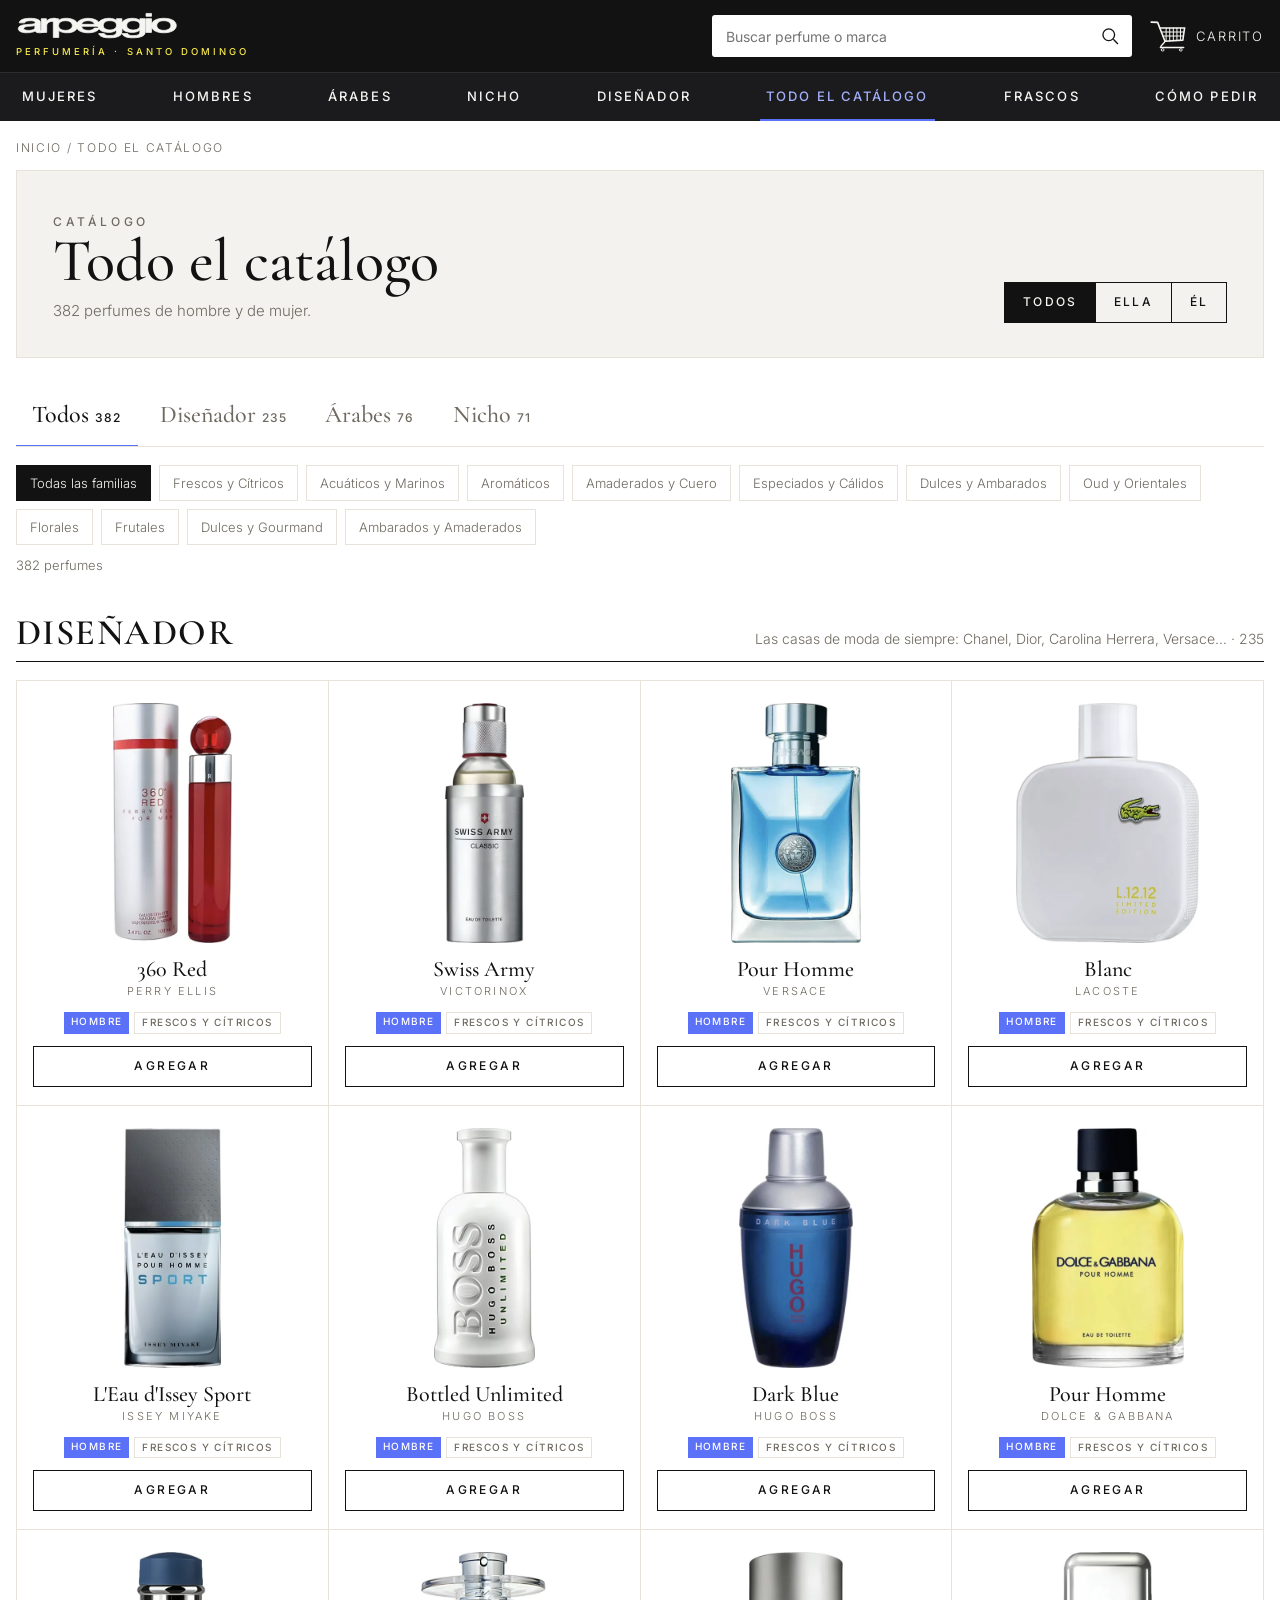
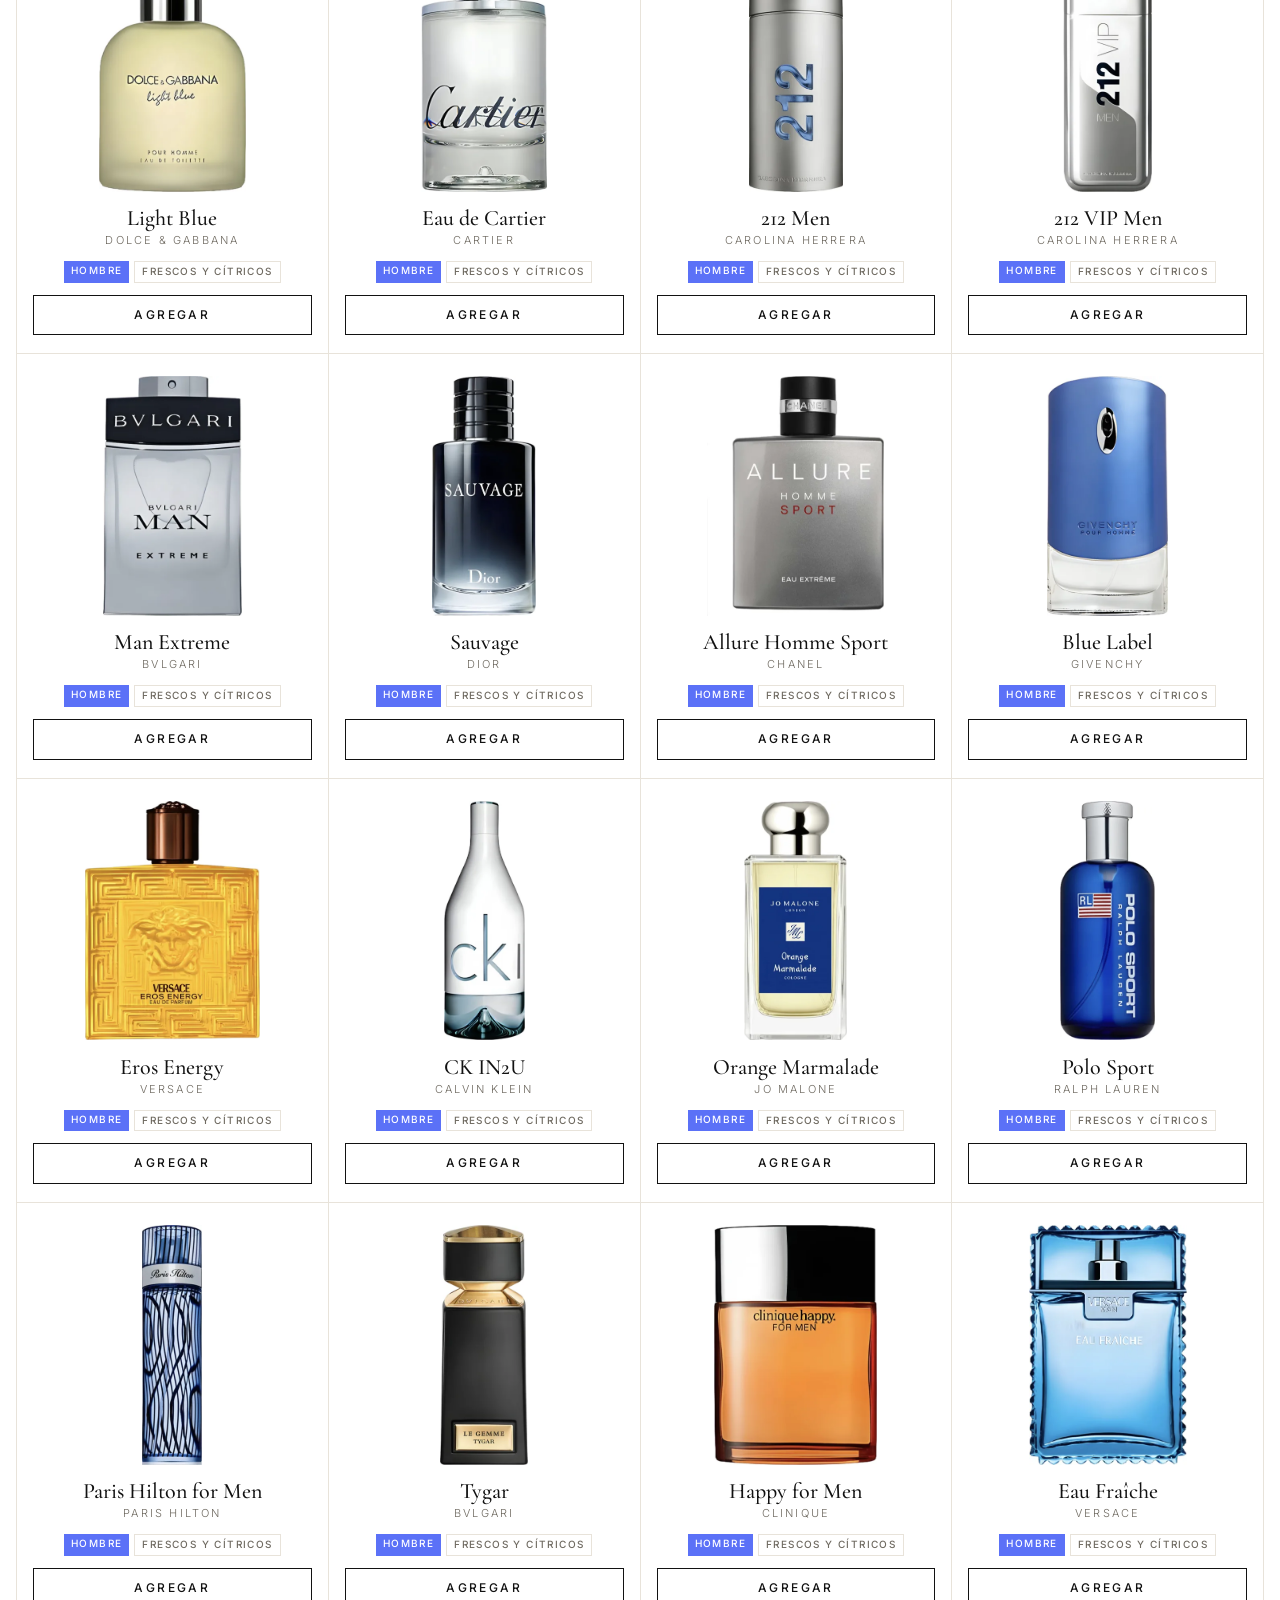
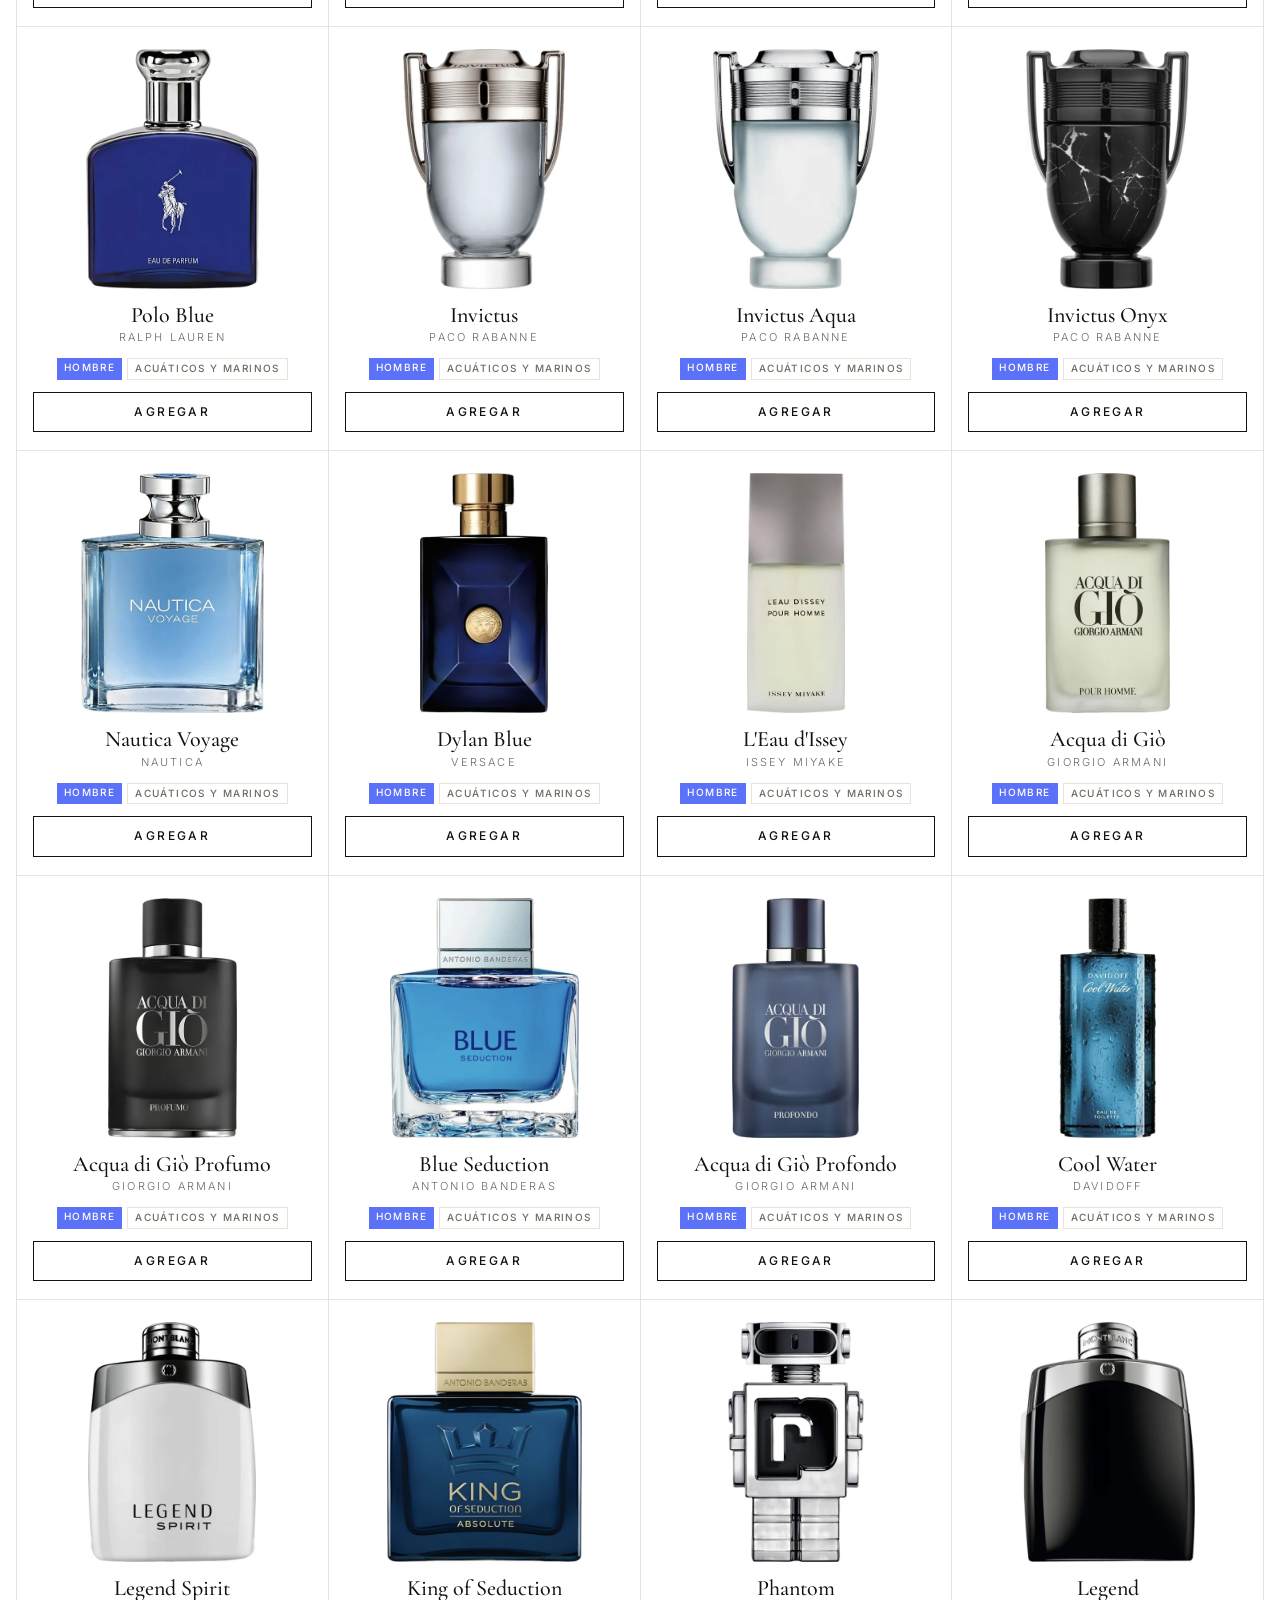
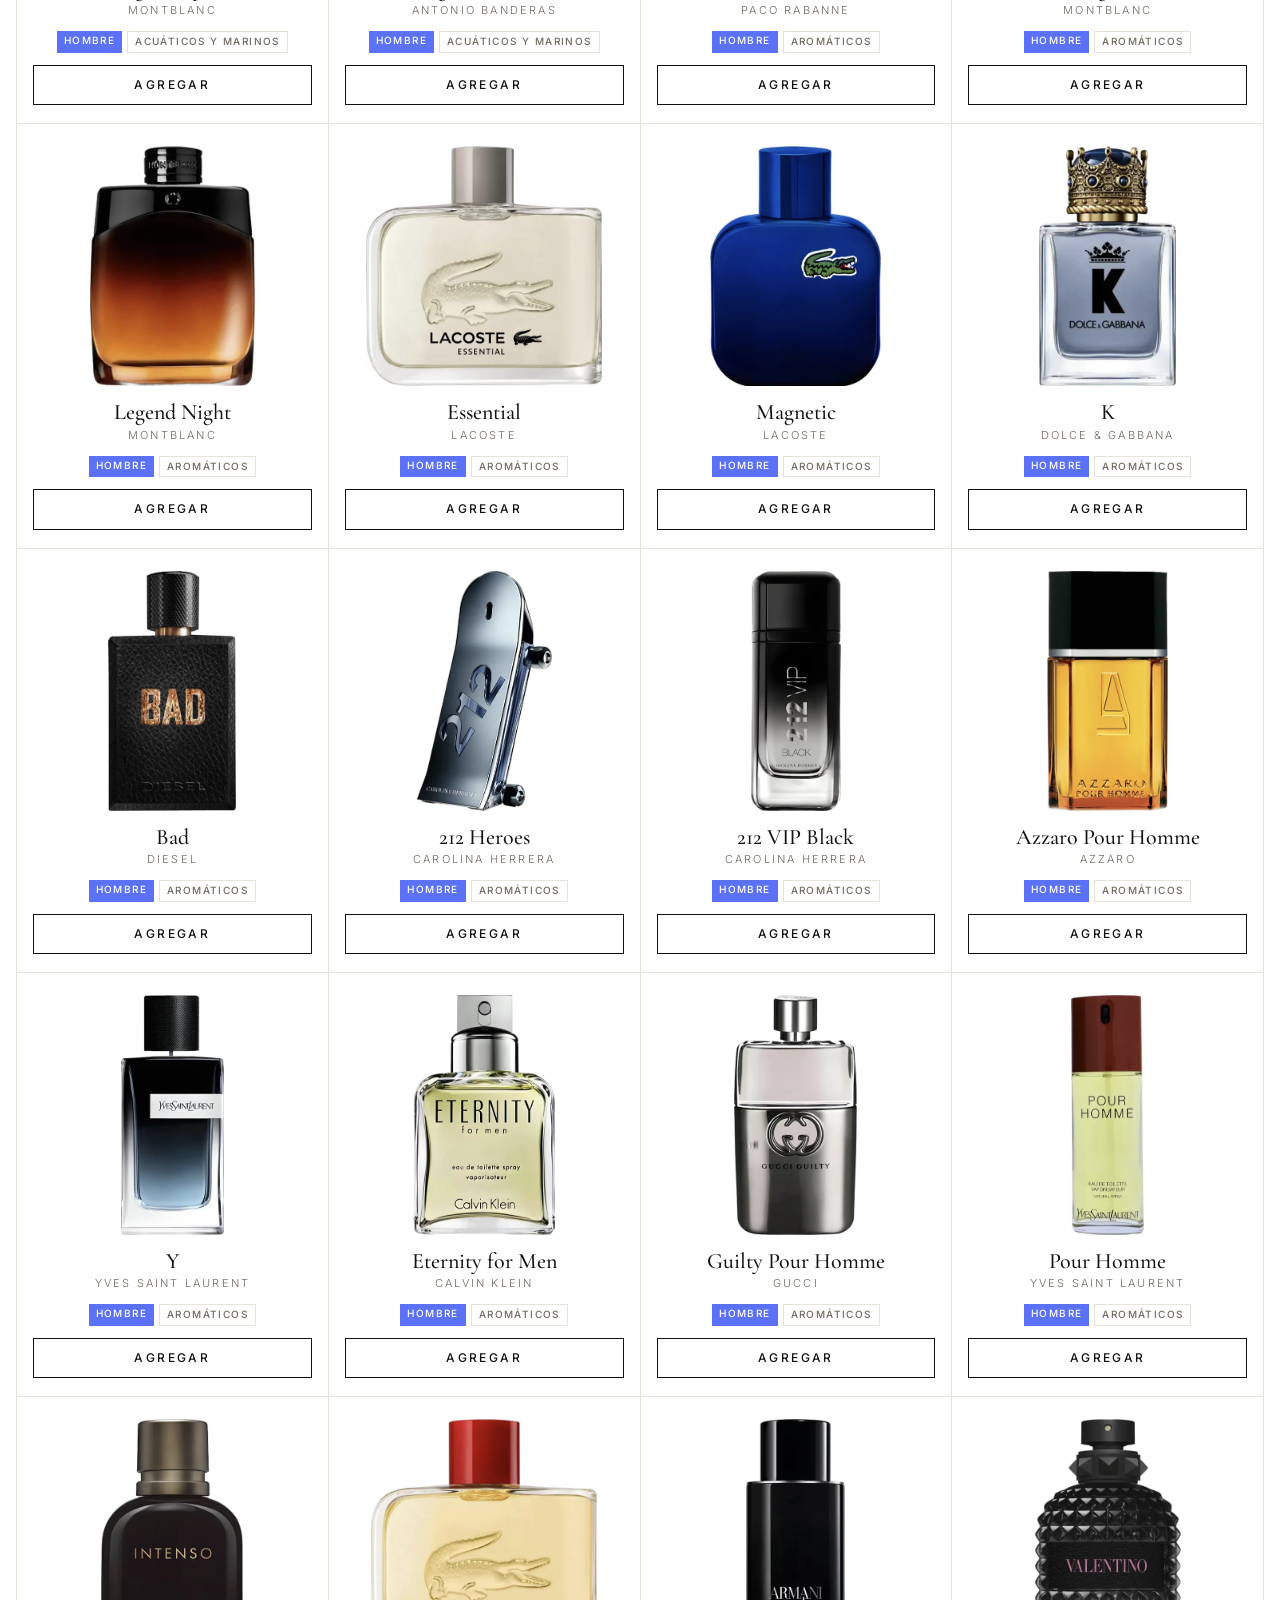
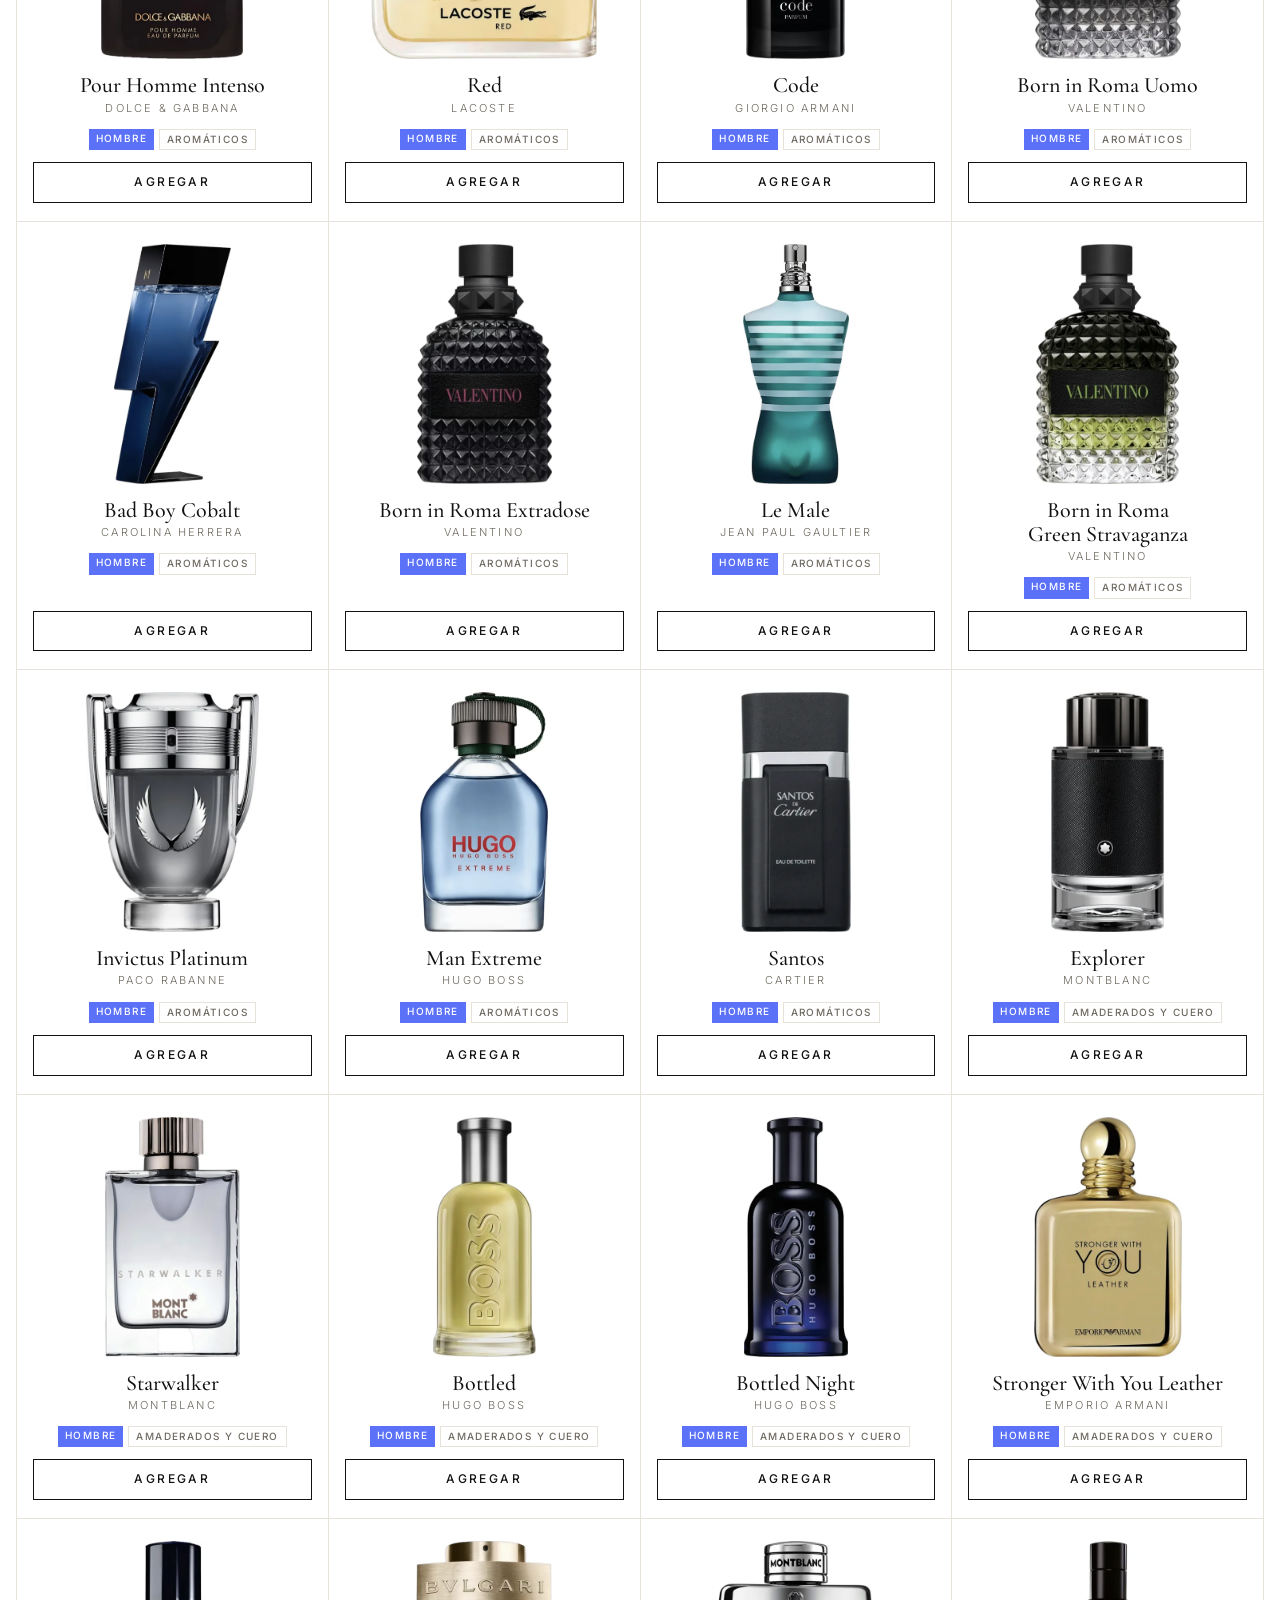
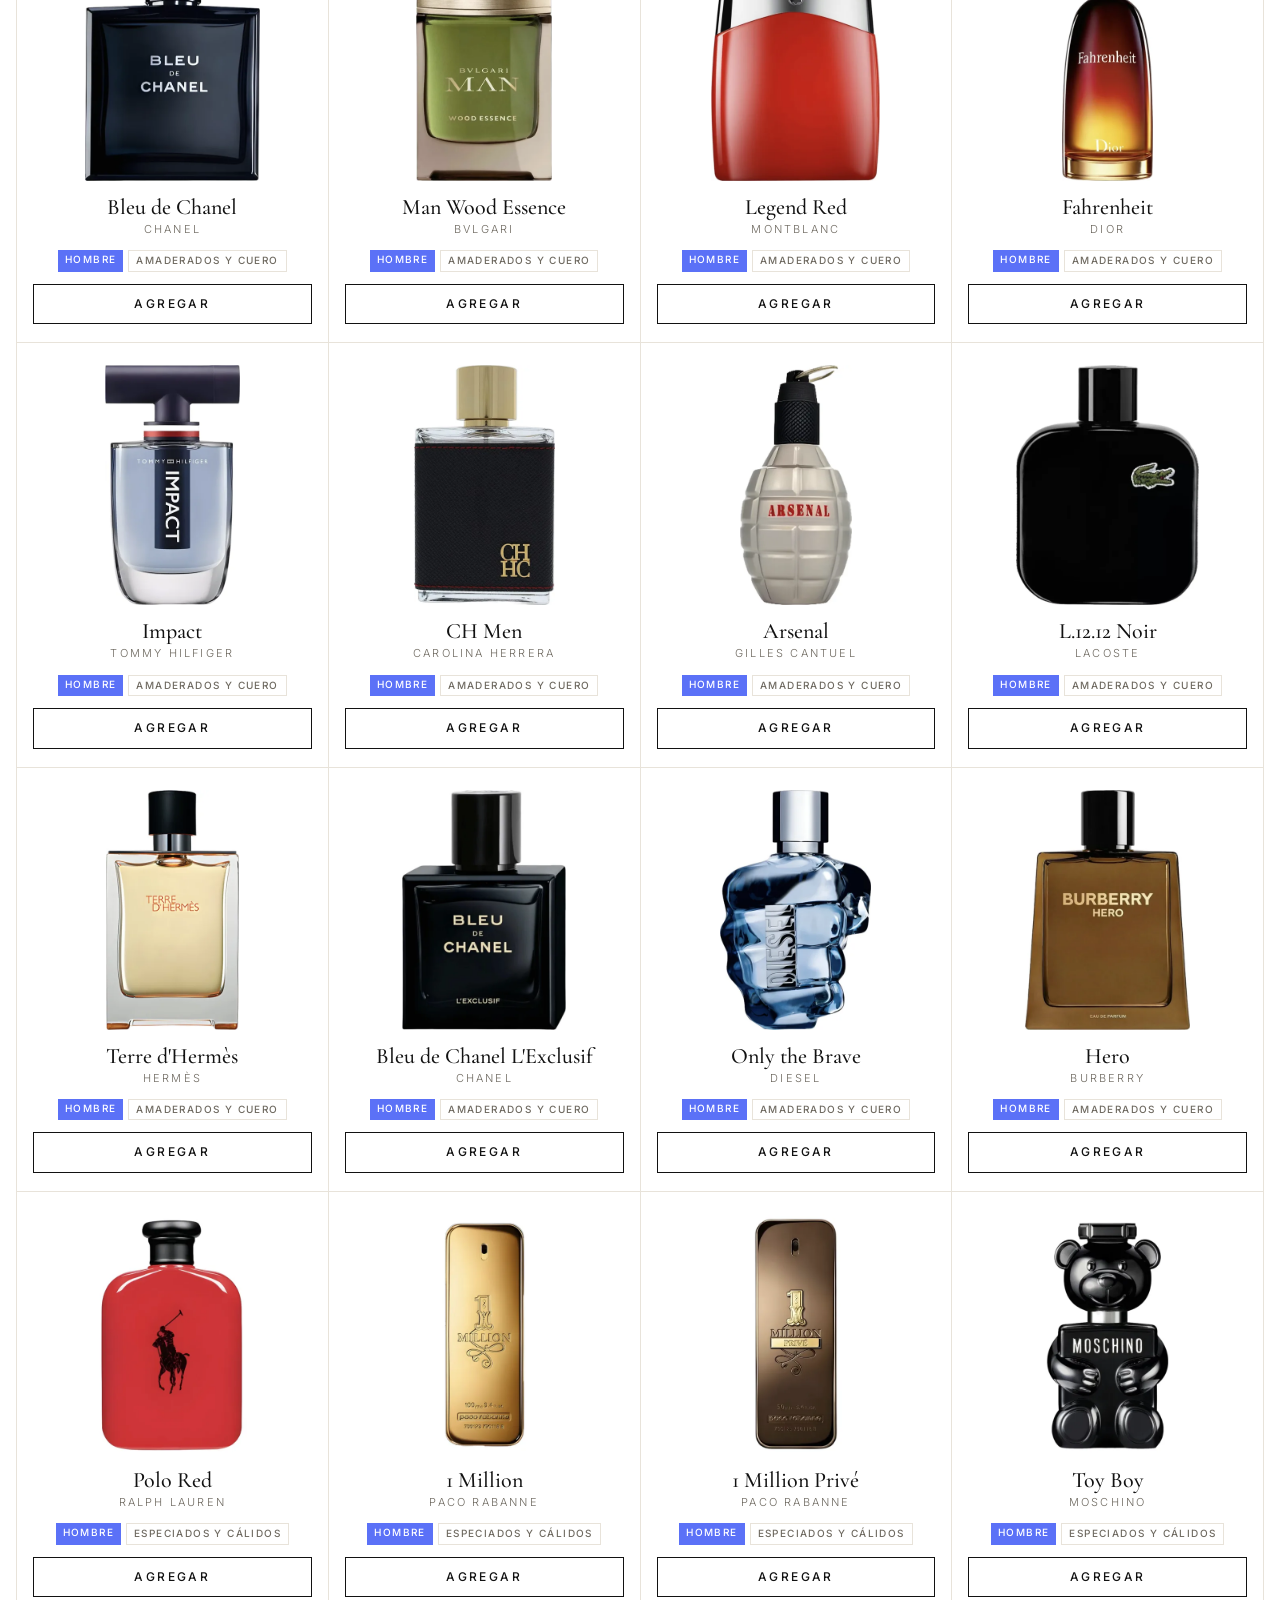
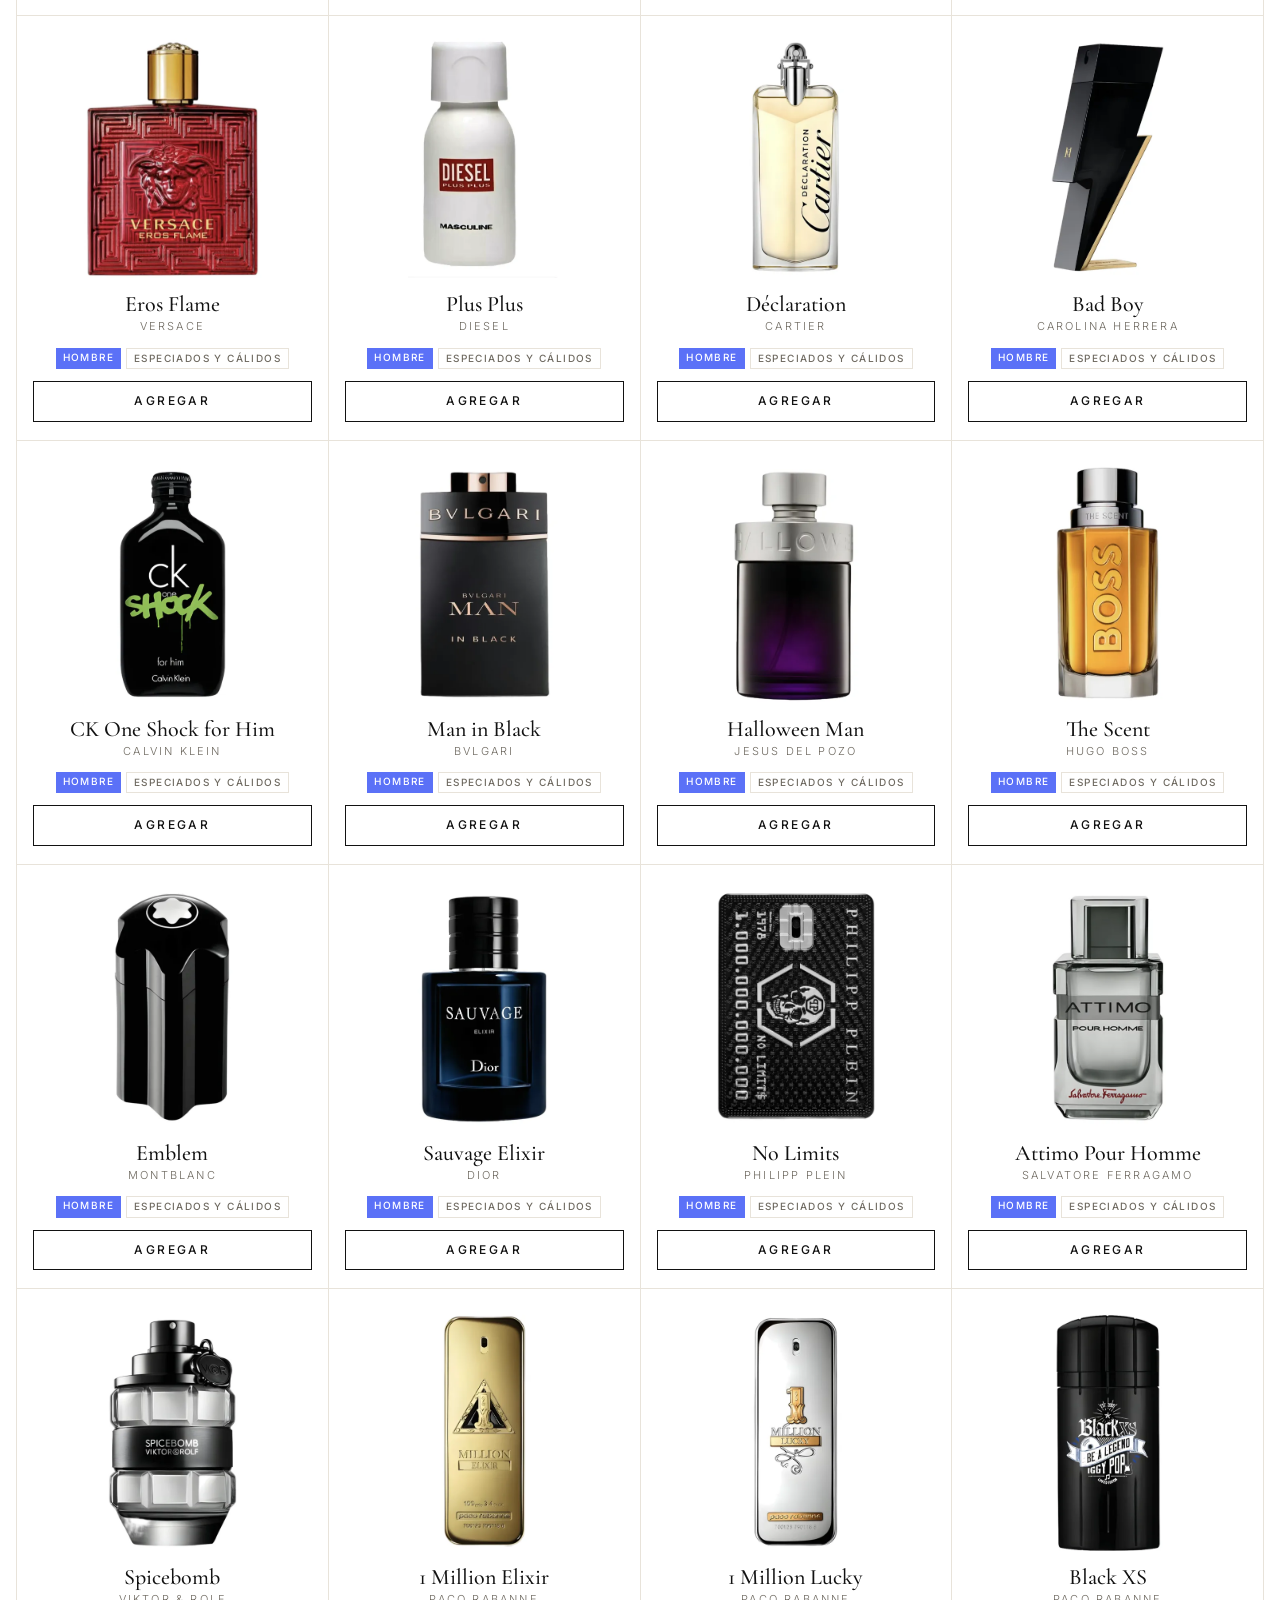
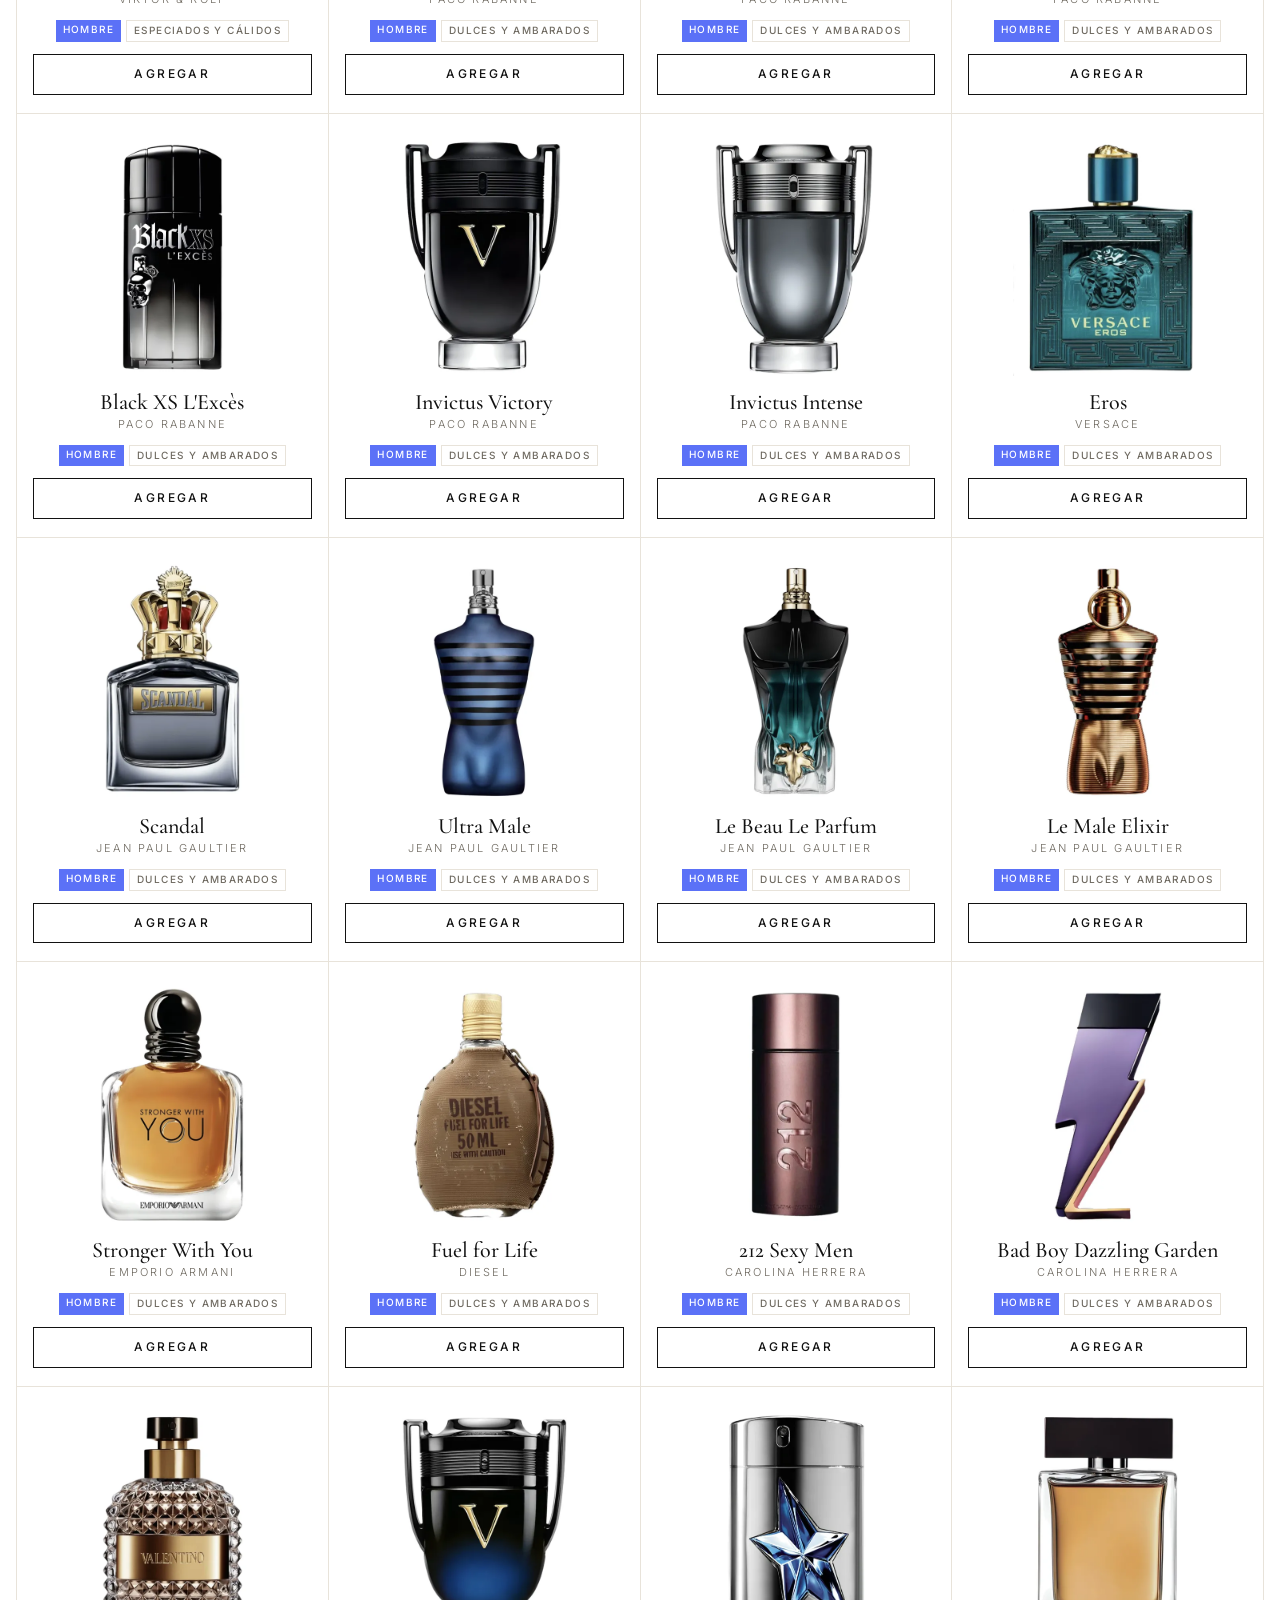
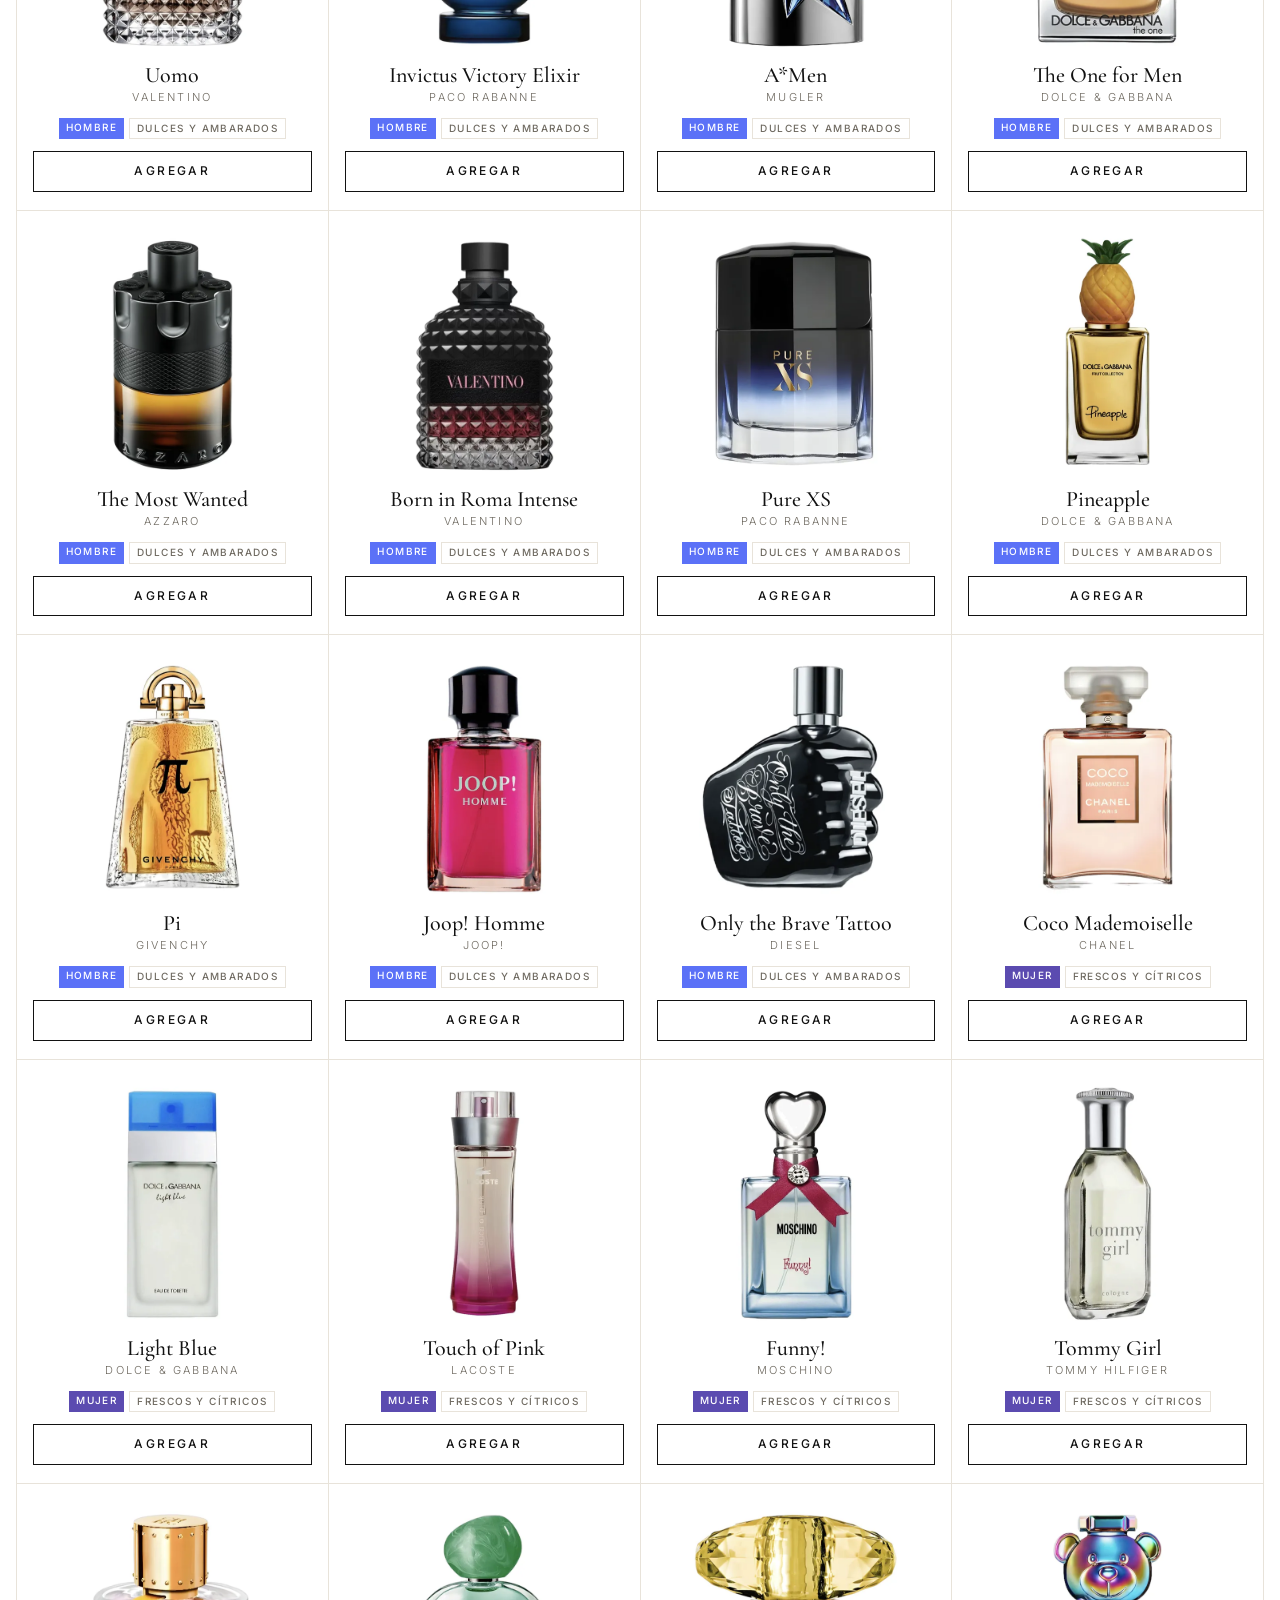
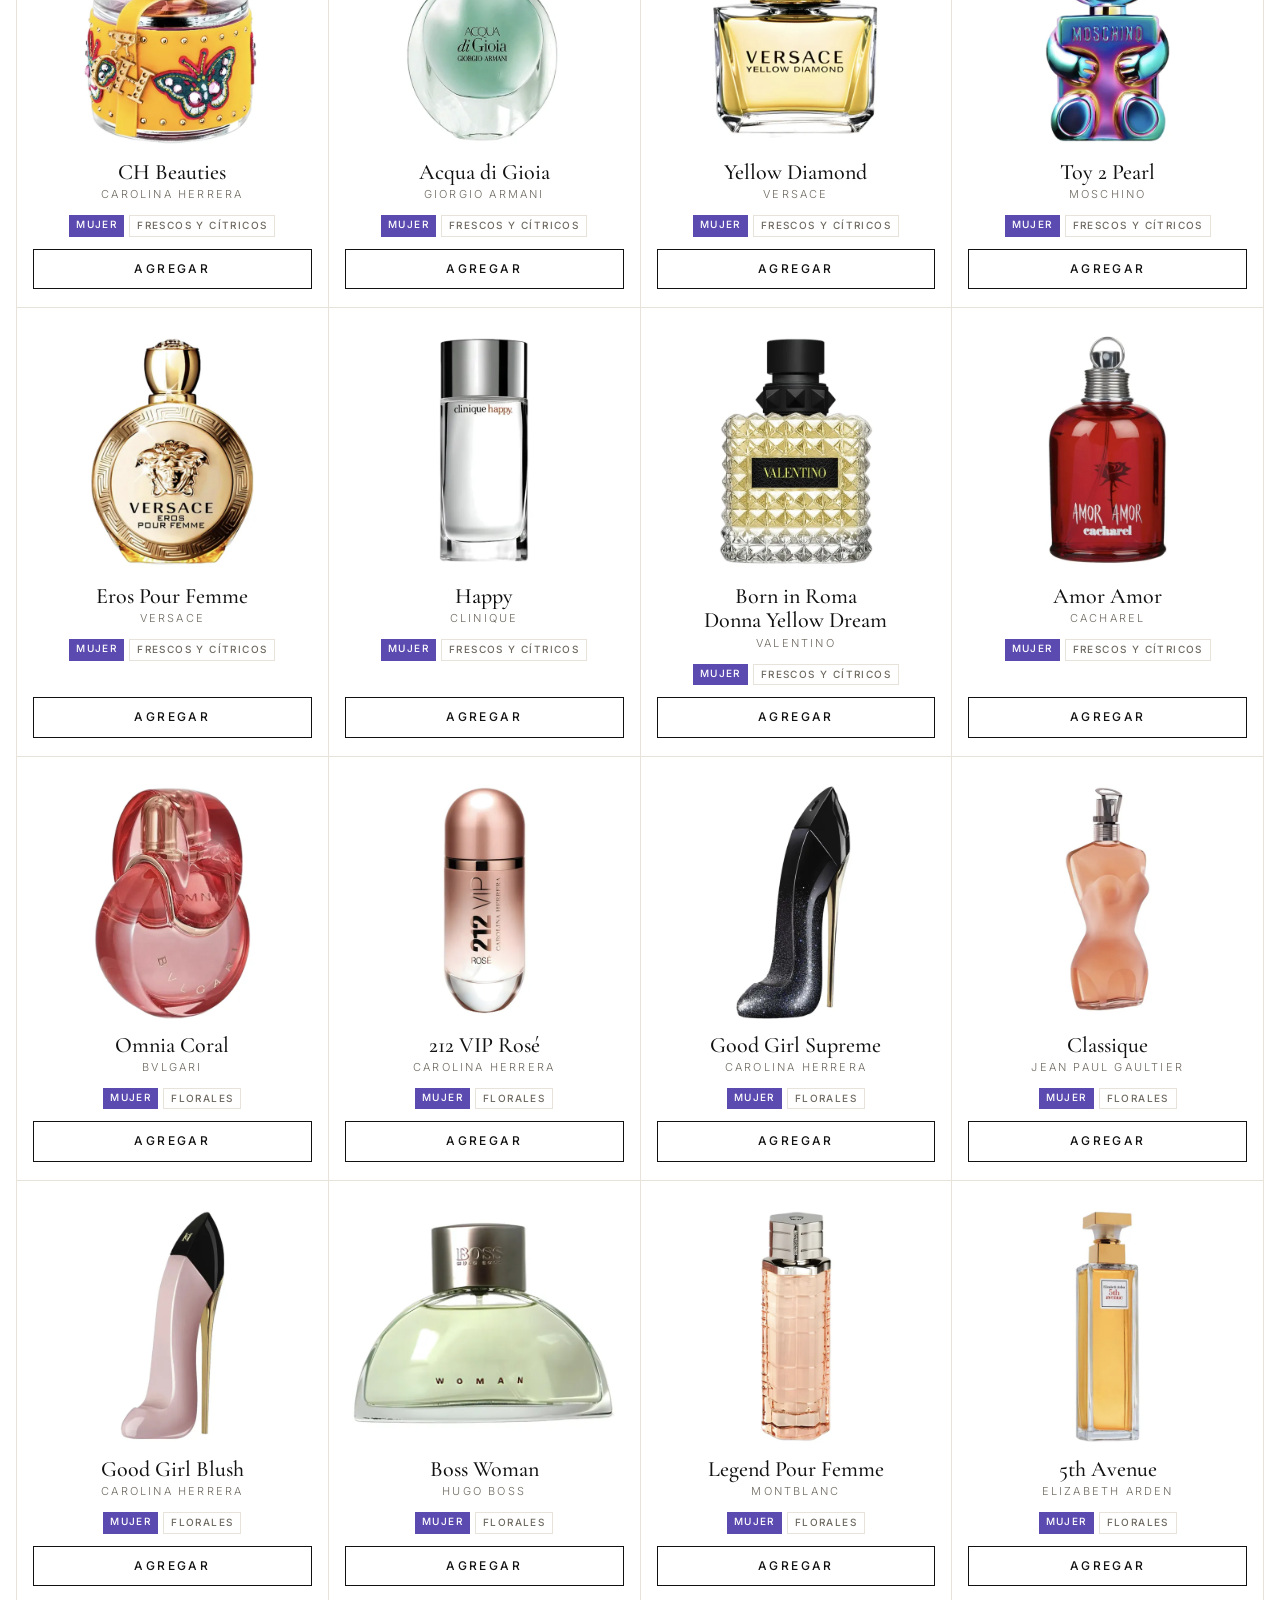
==== catalogo.html @ b7542c26 "Carrito: elegir varias unidades del mismo perfume (− n +), contador total y ×n en el mensaje de What" ====
<!doctype html>
<html lang="es">
<head>
<meta charset="utf-8">
<meta name="viewport" content="width=device-width,initial-scale=1">
<meta name="theme-color" content="#121212">
<meta name="description" content="Arpeggio, perfumería en Santo Domingo: perfumes inspirados con su ficha completa. Agrega tus favoritos al carrito y pide por WhatsApp.">
<link rel="manifest" href="manifest.webmanifest">
<link rel="icon" href="iconos/favicon-32.png" sizes="32x32">
<link rel="apple-touch-icon" href="iconos/apple-touch-icon.png">
<meta name="apple-mobile-web-app-capable" content="yes">
<meta name="mobile-web-app-capable" content="yes">
<meta name="apple-mobile-web-app-title" content="Arpeggio">
<meta name="apple-mobile-web-app-status-bar-style" content="black">
<title>Catálogo · Arpeggio</title>
<link rel="preconnect" href="https://fonts.googleapis.com">
<link rel="stylesheet" href="https://fonts.googleapis.com/css2?family=Cormorant+Garamond:ital,wght@0,400;0,500;0,600;1,300;1,400&family=Inter:wght@300;400;500;600;900&display=swap">
<link rel="stylesheet" href="estilo.css?v=38">
<style>
.crumbs{font-size:12px;letter-spacing:.14em;text-transform:uppercase;color:var(--muted);margin:18px 0 12px}
.crumbs a{text-decoration:none}.crumbs a:hover{color:var(--ink)}
.head{background:var(--tint);border:1px solid var(--line);padding:34px 36px;display:flex;justify-content:space-between;align-items:flex-end;gap:24px;flex-wrap:wrap}
.head h1{font-family:var(--display);font-weight:500;font-size:60px;line-height:1;margin:0}
.head p{margin:8px 0 0;color:var(--muted);max-width:52ch}
.gen{display:flex;border:1px solid var(--ink)}
.gen button{all:unset;cursor:pointer;padding:10px 18px;font-size:12px;letter-spacing:.18em;text-transform:uppercase;font-weight:500}
.gen button+button{border-left:1px solid var(--ink)}
.gen button.on{background:var(--ink);color:var(--on-ink)}

.tabs{display:flex;gap:6px;border-bottom:1px solid var(--line);margin-top:26px;overflow-x:auto;scrollbar-width:none}
.tabs::-webkit-scrollbar{display:none}
.tabs button{all:unset;cursor:pointer;flex:none;padding:12px 16px;font-family:var(--display);font-size:24px;font-weight:500;color:var(--muted);border-bottom:2px solid transparent;margin-bottom:-1px}
.tabs button small{font-family:var(--body);font-size:12px;letter-spacing:.1em;margin-left:6px}
.tabs button.on{color:var(--ink);border-bottom-color:var(--accent)}

.chips{display:flex;flex-wrap:wrap;gap:8px;margin:18px 0 6px}
.chip{all:unset;cursor:pointer;border:1px solid var(--line);padding:7px 13px;font-size:13px;color:var(--muted)}
.chip:hover{border-color:var(--ink);color:var(--ink)}
.chip.on{background:var(--ink);border-color:var(--ink);color:var(--on-ink)}
.count{font-size:13px;color:var(--muted);margin:10px 0 0}

.group{margin-top:40px}
.group-h{display:flex;align-items:baseline;justify-content:space-between;gap:16px;border-bottom:1px solid var(--ink);padding-bottom:10px;flex-wrap:wrap}
.group-h h2{font-family:var(--display);font-weight:600;font-size:36px;letter-spacing:.04em;text-transform:uppercase;margin:0;line-height:1}
.group-h p{margin:0;color:var(--muted);font-size:14px}
.grid{display:grid;grid-template-columns:repeat(4,minmax(0,1fr));gap:1px;background:var(--line);border:1px solid var(--line);margin-top:18px}
.grid .card{padding:22px 16px 18px}
.empty{padding:50px 20px;text-align:center;color:var(--muted)}

@media (max-width:1000px){.grid{grid-template-columns:repeat(3,minmax(0,1fr))}}
@media (max-width:700px){
  .head{padding:24px 18px}
  .head h1{font-size:42px}
  .grid{grid-template-columns:repeat(2,minmax(0,1fr))}
  .grid .card{padding:16px 10px 14px}
  .grid .montar{font-size:11px;letter-spacing:.14em;padding:9px 4px}
  .tabs button{font-size:20px;padding:10px 12px}
  .group-h h2{font-size:28px}
}
</style>
</head>
<body>
<main class="wrap">
  <div class="crumbs"><a href="index.html">Inicio</a> / <span id="crumb">Catálogo</span></div>
  <section class="head">
    <div>
      <p class="kick" id="kick">Catálogo</p>
      <h1 id="titulo">Todo el catálogo</h1>
      <p id="bajada"></p>
    </div>
    <div class="gen" id="gen" role="group" aria-label="Filtrar por género">
      <button data-g="T">Todos</button><button data-g="M">Ella</button><button data-g="H">Él</button>
    </div>
  </section>
  <div class="tabs" id="tabs" role="tablist"></div>
  <div class="chips" id="chips"></div>
  <p class="count" id="count"></p>
  <div id="lista"></div>
</main>

<script src="datos.js?v=34"></script>
<script src="comun.js?v=40"></script>
<script>
const qs=new URLSearchParams(location.search);
const st={g:['M','H'].includes(qs.get('g'))?qs.get('g'):'T',s:SECCIONES.some(x=>x.id==qs.get('s'))?qs.get('s'):'',f:qs.get('f')||''};
montarPiezas(st.g!='T'?st.g:st.s||'todo');

function pintar(){
  const q={};if(st.g!='T')q.g=st.g;if(st.s)q.s=st.s;if(st.f)q.f=st.f;
  history.replaceState(null,'',cat(q));
  const genero=PERFUMES.filter(p=>st.g=='T'||p[3]==st.g);
  const sec=st.s?SECCIONES.find(x=>x.id==st.s):null;
  const gNom={M:'Para Ella',H:'Para Él'}[st.g];

  $('#titulo').textContent=gNom||(sec?sec.nombre:'Todo el catálogo');
  $('#kick').textContent=gNom&&sec?'Catálogo · '+sec.nombre:'Catálogo';
  $('#bajada').textContent=sec&&!gNom?sec.desc:gNom?`${genero.length} perfumes, ordenados por diseñador, árabes y nicho.`:`${PERFUMES.length} perfumes de hombre y de mujer.`;
  $('#crumb').textContent=$('#titulo').textContent;
  document.title=$('#titulo').textContent+' · Arpeggio';
  $$('#gen button').forEach(b=>b.classList.toggle('on',b.dataset.g==st.g));

  const tabs=[{id:'',nombre:'Todos',n:genero.length},...SECCIONES.map(x=>({id:x.id,nombre:x.nombre,n:genero.filter(p=>p[6]==x.id).length}))];
  $('#tabs').innerHTML=tabs.map(t=>`<button role="tab" data-s="${t.id}" class="${t.id==st.s?'on':''}" aria-selected="${t.id==st.s}">${t.nombre}<small>${t.n}</small></button>`).join('');

  const enSec=genero.filter(p=>!st.s||p[6]==st.s);
  const fams=[...new Set(enSec.map(p=>p[4]))];
  if(st.f&&!fams.includes(st.f))st.f='';
  $('#chips').innerHTML=[`<button class="chip ${!st.f?'on':''}" data-f="">Todas las familias</button>`,...fams.map(f=>`<button class="chip ${f==st.f?'on':''}" data-f="${esc(f)}">${esc(f)}</button>`)].join('');

  const lista=enSec.filter(p=>!st.f||p[4]==st.f);
  $('#count').textContent=`${lista.length} perfume${lista.length==1?'':'s'}`;
  const grupos=(st.s?[sec]:SECCIONES).map(x=>({x,items:lista.filter(p=>p[6]==x.id)})).filter(g=>g.items.length);
  $('#lista').innerHTML=grupos.length?grupos.map(({x,items})=>`<section class="group" id="sec-${x.id}">
      <div class="group-h"><h2>${x.nombre}</h2><p>${x.desc} · ${items.length}</p></div>
      <div class="grid">${items.map(p=>card(p[0])).join('')}</div></section>`).join('')
    :`<div class="empty">No hay perfumes con ese filtro.</div>`;
  pintarConcho();
}
$('#gen').onclick=e=>{const b=e.target.closest('button');if(!b)return;st.g=b.dataset.g;pintar()};
$('#tabs').onclick=e=>{const b=e.target.closest('button');if(!b)return;st.s=b.dataset.s;st.f='';pintar()};
$('#chips').onclick=e=>{const b=e.target.closest('button');if(!b)return;st.f=b.dataset.f;pintar()};
pintar();
</script>
</body>
</html>
---- estilo.css ----
/* Arpeggio — estilos compartidos (inicio, catálogo y ficha) */
:root{
  --bg:#ffffff; --muted:#6f6a61; --line:#e8e3da; --wa:#1fa855;
  --display:"Cormorant Garamond","Times New Roman",serif;
  --body:"Inter","Helvetica Neue",Arial,sans-serif;
  --marca:"Inter","Helvetica Neue",Arial,sans-serif;
  color-scheme:light;
  /* Paleta Arpeggio (logo nuevo 19-oct): negro, azul #5B71F7 y el amarillo */
  --ink:#121212; --bar:#1b1b1e; --accent:#5b71f7; --accent-soft:#a3b0fb; --amarillo:#f7ea48;
  --tint:#f3f2ee; --tint2:#eceefe; --on-ink:#f5f5f2; --on-ink-muted:#a7abb5;
  --tag-h:#5b71f7; --tag-m:#5b4bb0;
}

*{box-sizing:border-box}
html{scroll-behavior:smooth}
body{background:var(--bg);color:var(--ink);font-family:var(--body);font-weight:300;font-size:15px;line-height:1.55;margin:0;overflow-x:hidden}
img{display:block;max-width:100%}
a{color:inherit}
.wrap{max-width:1280px;margin:0 auto;padding:0 16px}

/* ---------- Encabezado ---------- */
.top{background:var(--ink);color:var(--on-ink);position:sticky;top:0;z-index:30}
.top>.wrap{display:flex;align-items:center;gap:18px;height:72px}
.logo{display:flex;align-items:center;gap:12px;text-decoration:none;color:var(--on-ink);flex:none}
.mono{width:40px;height:40px;border-radius:50%;border:1px solid var(--accent);display:grid;place-items:center;font-family:var(--display);font-style:italic;font-size:20px;color:var(--accent)}
.logo b{display:block;line-height:0}
.logo .wm{display:block;height:27px;width:auto;fill:currentColor}
.logo small{display:block;font-size:9.5px;font-weight:500;letter-spacing:.32em;color:var(--amarillo);text-transform:uppercase;margin-top:6px}
.search{flex:1;max-width:420px;margin-left:auto;position:relative}
.search input{width:100%;height:42px;border:0;border-radius:3px;padding:0 42px 0 14px;font:inherit;font-weight:400;font-size:14px;color:#121212;background:#fff}
.search svg{position:absolute;right:12px;top:11px;color:#121212}
.results{position:absolute;left:0;right:0;top:48px;background:#fff;color:#121212;border:1px solid var(--line);box-shadow:0 12px 30px rgba(0,0,0,.18);max-height:60vh;overflow:auto;display:none}
.results.on{display:block}
.res{display:flex;align-items:center;gap:12px;padding:8px 12px;border-bottom:1px solid var(--line)}
.res .ir{display:flex;align-items:center;gap:12px;flex:1;min-width:0;color:inherit;text-decoration:none}
.res .ir:hover b{text-decoration:underline}
.res .th{width:40px;height:48px;flex:none;display:grid;place-items:center}
.res .th img{max-height:48px;max-width:40px}
.res div{flex:1;min-width:0}
.res b{display:block;font-family:var(--display);font-size:18px;font-weight:500;line-height:1.1}
.res span{font-size:10px;letter-spacing:.16em;text-transform:uppercase;color:var(--accent)}
.res .empty{padding:14px;color:var(--muted)}
.icon-btn{all:unset;cursor:pointer;display:flex;align-items:center;gap:10px;color:var(--on-ink);flex:none;position:relative;font-size:13px;letter-spacing:.14em;text-transform:uppercase}
.badge{position:absolute;top:-8px;left:30px;min-width:20px;height:20px;padding:0 5px;border-radius:10px;background:var(--wa);color:#fff;font-size:11px;font-weight:500;display:grid;place-items:center;letter-spacing:0}
.badge[hidden]{display:none}
.nav{background:var(--bar);border-top:1px solid rgba(255,255,255,.08)}
.nav .wrap{display:flex;justify-content:space-between;gap:8px;overflow-x:auto;scrollbar-width:none}
.nav .wrap::-webkit-scrollbar{display:none}
.nav a{flex:none;color:var(--on-ink);text-decoration:none;font-size:13px;font-weight:500;letter-spacing:.16em;text-transform:uppercase;padding:13px 6px;border-bottom:2px solid transparent}
.nav a:hover{color:var(--accent-soft)}
.nav a.on{border-bottom-color:var(--accent);color:var(--accent-soft)}

/* ---------- Botones y etiquetas ---------- */
.btn{display:inline-block;background:var(--ink);color:var(--on-ink);text-decoration:none;padding:14px 26px;font-size:13px;font-weight:500;letter-spacing:.2em;text-transform:uppercase;border:0;cursor:pointer;font-family:var(--body)}
.btn:hover{background:var(--bar)}
.btn.ghost{background:transparent;color:var(--ink);border:1px solid var(--ink)}
.btn.ghost:hover{background:var(--ink);color:var(--on-ink)}
.kick{font-size:12px;letter-spacing:.3em;text-transform:uppercase;font-weight:500;margin:0 0 8px;color:var(--accent)}
.tags{display:flex;gap:5px;justify-content:center;flex-wrap:wrap;margin:12px 0}
.tag{font-size:10px;letter-spacing:.14em;text-transform:uppercase;color:#fff;padding:2px 7px;font-weight:500}
.tag.h{background:var(--tag-h)}.tag.m{background:var(--tag-m)}.tag.f{background:#fff;color:var(--muted);border:1px solid var(--line)}
.montar{all:unset;cursor:pointer;margin-top:auto;border:1px solid var(--ink);padding:10px;font-size:12px;letter-spacing:.2em;text-transform:uppercase;font-weight:500;display:flex;gap:8px;align-items:center;justify-content:center;color:var(--ink)}
.montar:hover,.montar.on{background:var(--ink);color:var(--on-ink)}

/* ---------- Tarjeta de perfume ---------- */
.card{display:flex;flex-direction:column;text-align:center;background:#fff}
.card .ph{height:240px;display:grid;place-items:center}
.card a.nm,.card a.ph{text-decoration:none;color:inherit}
.card a.nm:hover{text-decoration:underline;text-decoration-thickness:1px;text-underline-offset:4px}
.card .ph img{max-height:240px;width:auto;object-fit:contain}
.card .nm{font-family:var(--display);font-size:22px;font-weight:500;line-height:1.1;margin:14px 0 2px;text-wrap:balance}
.card .mk{font-size:11px;letter-spacing:.2em;text-transform:uppercase;color:var(--muted)}
.nofoto{width:96px;height:96px;border-radius:50%;border:1px dashed var(--accent-soft);display:grid;place-items:center;text-align:center;font-family:var(--display);font-style:italic;font-size:15px;line-height:1.1;color:var(--accent);padding:10px}

/* ---------- Pide tu perfume (con dibujo) ---------- */
.pide{margin-top:64px;border-top:1px solid var(--line)}
.pide .wrap{display:grid;grid-template-columns:minmax(0,1fr) minmax(0,1.15fr);gap:40px;align-items:end;padding-top:44px}
.pide h2{font-family:var(--display);font-weight:600;font-size:40px;letter-spacing:.04em;text-transform:uppercase;margin:0 0 20px;line-height:1}
.pide p{margin:0 0 16px;max-width:42ch}
.pide p b{display:block;font-weight:500;font-size:13px;letter-spacing:.14em;text-transform:uppercase}
.pide .btn{margin:8px 0 44px}
.dibujo{width:100%;max-width:620px;height:auto;display:block;justify-self:end;mix-blend-mode:multiply}

/* ---------- Franja de ventajas y pie ---------- */
.perks{background:var(--tint)}
.perks .wrap{display:grid;grid-template-columns:repeat(4,1fr);gap:20px;padding-top:28px;padding-bottom:28px}
.perk{display:flex;gap:16px;align-items:flex-start}
.perk svg{flex:none;color:var(--ink);opacity:.75}
.perk svg.cart{color:#111;opacity:1}
.perk b{display:block;font-size:13px;letter-spacing:.14em;text-transform:uppercase;font-weight:500}
.perk span{font-size:14px;color:var(--muted)}
footer{background:var(--ink);color:var(--on-ink);padding:46px 0 28px}
.fcols{display:grid;grid-template-columns:1.4fr 1fr 1fr 1.3fr;gap:28px}
footer h4{font-size:14px;letter-spacing:.16em;text-transform:uppercase;font-weight:500;margin:0 0 16px}
footer a,footer p{display:block;color:var(--on-ink-muted);text-decoration:none;font-size:14px;margin:0 0 10px}
footer a:hover{color:var(--accent-soft)}
.wa-btn{display:inline-flex !important;align-items:center;gap:8px;background:var(--wa);color:#fff !important;text-decoration:none;padding:11px 18px;font-size:13px;letter-spacing:.12em;text-transform:uppercase;font-weight:500}
.fbar{display:flex;justify-content:space-between;align-items:flex-start;gap:28px;flex-wrap:wrap;border-top:1px solid rgba(255,255,255,.1);margin-top:30px;padding-top:26px}
.pagos{display:flex;gap:10px;flex-wrap:wrap}
.pago{background:#fff;border-radius:6px;padding:4px 8px;display:grid;place-items:center}
.redes{display:flex;gap:12px;flex-wrap:wrap}
.redes a{width:52px;height:52px;border-radius:50%;border:1.5px solid var(--on-ink);display:grid;place-items:center;color:var(--on-ink);margin:0;transition:.2s}
.redes a:hover{background:var(--on-ink);color:var(--ink)}
.instalar.btn.ghost{color:var(--on-ink);border-color:var(--on-ink);margin-top:8px;padding:11px 18px;font-size:12px}
.instalar.btn.ghost:hover{background:var(--on-ink);color:var(--ink)}
.instalar[hidden]{display:none}
.legal{border-top:1px solid rgba(255,255,255,.1);margin-top:30px;padding-top:20px;font-size:12px;color:var(--on-ink-muted);text-align:center}
.fab{position:fixed;right:18px;bottom:18px;width:64px;height:64px;border-radius:50%;background:#fff;color:#111;border:1.5px solid #111;display:grid;place-items:center;cursor:pointer;z-index:20;box-shadow:0 8px 24px rgba(0,0,0,.22);opacity:0;transform:translateY(16px);pointer-events:none;transition:opacity .3s,transform .3s}
.fab.on{opacity:1;transform:none;pointer-events:auto}
.fab:hover{background:var(--tint)}
.fbadge{position:absolute;top:-4px;right:-4px;min-width:22px;height:22px;padding:0 6px;border-radius:11px;background:var(--wa);color:#fff;font-size:12px;font-weight:500;display:grid;place-items:center}
.fbadge[hidden]{display:none}

/* ---------- Concho ---------- */
.veil{position:fixed;inset:0;background:rgba(20,19,16,.45);z-index:40;opacity:0;pointer-events:none;transition:opacity .3s}
.veil.on{opacity:1;pointer-events:auto}
.drawer{position:fixed;top:0;right:0;bottom:0;width:min(420px,100%);background:#fff;z-index:41;transform:translateX(100%);transition:transform .35s;display:flex;flex-direction:column;padding:22px}
.drawer.on{transform:none}
.dh{display:flex;justify-content:space-between;align-items:center;border-bottom:1px solid var(--line);padding-bottom:12px}
.dh h3{font-family:var(--display);font-weight:500;font-size:30px;margin:0}
.x{all:unset;cursor:pointer;font-size:22px;padding:6px}
.dnote{color:var(--muted);font-size:14px;margin:12px 0}
.dlist{flex:1;overflow:auto}
.ci{display:flex;gap:12px;align-items:center;padding:10px 0;border-bottom:1px solid var(--line)}
.ci .th{width:44px;height:52px;display:grid;place-items:center;flex:none}.ci .th img{max-height:52px;max-width:44px}
.ci div{flex:1}.ci b{display:block;font-family:var(--display);font-size:19px;font-weight:500;line-height:1.1}.ci span{font-size:11px;letter-spacing:.14em;text-transform:uppercase;color:var(--accent)}
.qty{display:flex;width:max-content;align-items:center;border:1px solid var(--line);margin-top:7px}
.qty button{all:unset;cursor:pointer;width:30px;height:28px;text-align:center;font-size:17px;line-height:28px;color:var(--ink)}
.qty button:hover{background:var(--ink);color:var(--on-ink)}
.qty output{min-width:26px;text-align:center;font-size:14px;font-variant-numeric:tabular-nums}
.rm{all:unset;cursor:pointer;font-size:12px;color:var(--muted);text-decoration:underline}
.dfoot{border-top:1px solid var(--line);padding-top:14px;display:flex;flex-direction:column;gap:10px}
.dfoot .wa-btn{justify-content:center}
.toast{position:fixed;left:50%;bottom:24px;transform:translate(-50%,20px);background:var(--ink);color:var(--on-ink);padding:12px 20px;font-size:14px;z-index:50;opacity:0;transition:.3s;pointer-events:none}
.toast.on{opacity:1;transform:translate(-50%,0)}

/* ---------- Celular ---------- */
@media (max-width:900px){
  .perks .wrap{grid-template-columns:1fr 1fr}
  .fcols{grid-template-columns:1fr 1fr}
  .pide .wrap{grid-template-columns:minmax(0,1fr);gap:10px}
  .dibujo{justify-self:center}
  .pide .btn{margin-bottom:10px}
}
@media (max-width:640px){
  .top>.wrap{flex-wrap:wrap;height:auto;padding-top:10px;padding-bottom:10px;gap:10px 14px}
  .logo .wm{height:23px}
  .top .logo small{display:none}
  .icon-btn{margin-left:auto}
  .icon-btn .t{display:none}
  .search{order:3;flex-basis:100%;max-width:none}
  .nav .wrap{justify-content:flex-start;gap:18px}
  .nav a{font-size:12px}
  .card .ph{height:180px}.card .ph img{max-height:180px}
  .card .nm{font-size:19px}
  .perks .wrap{grid-template-columns:1fr}
  .fcols{grid-template-columns:1fr}
}
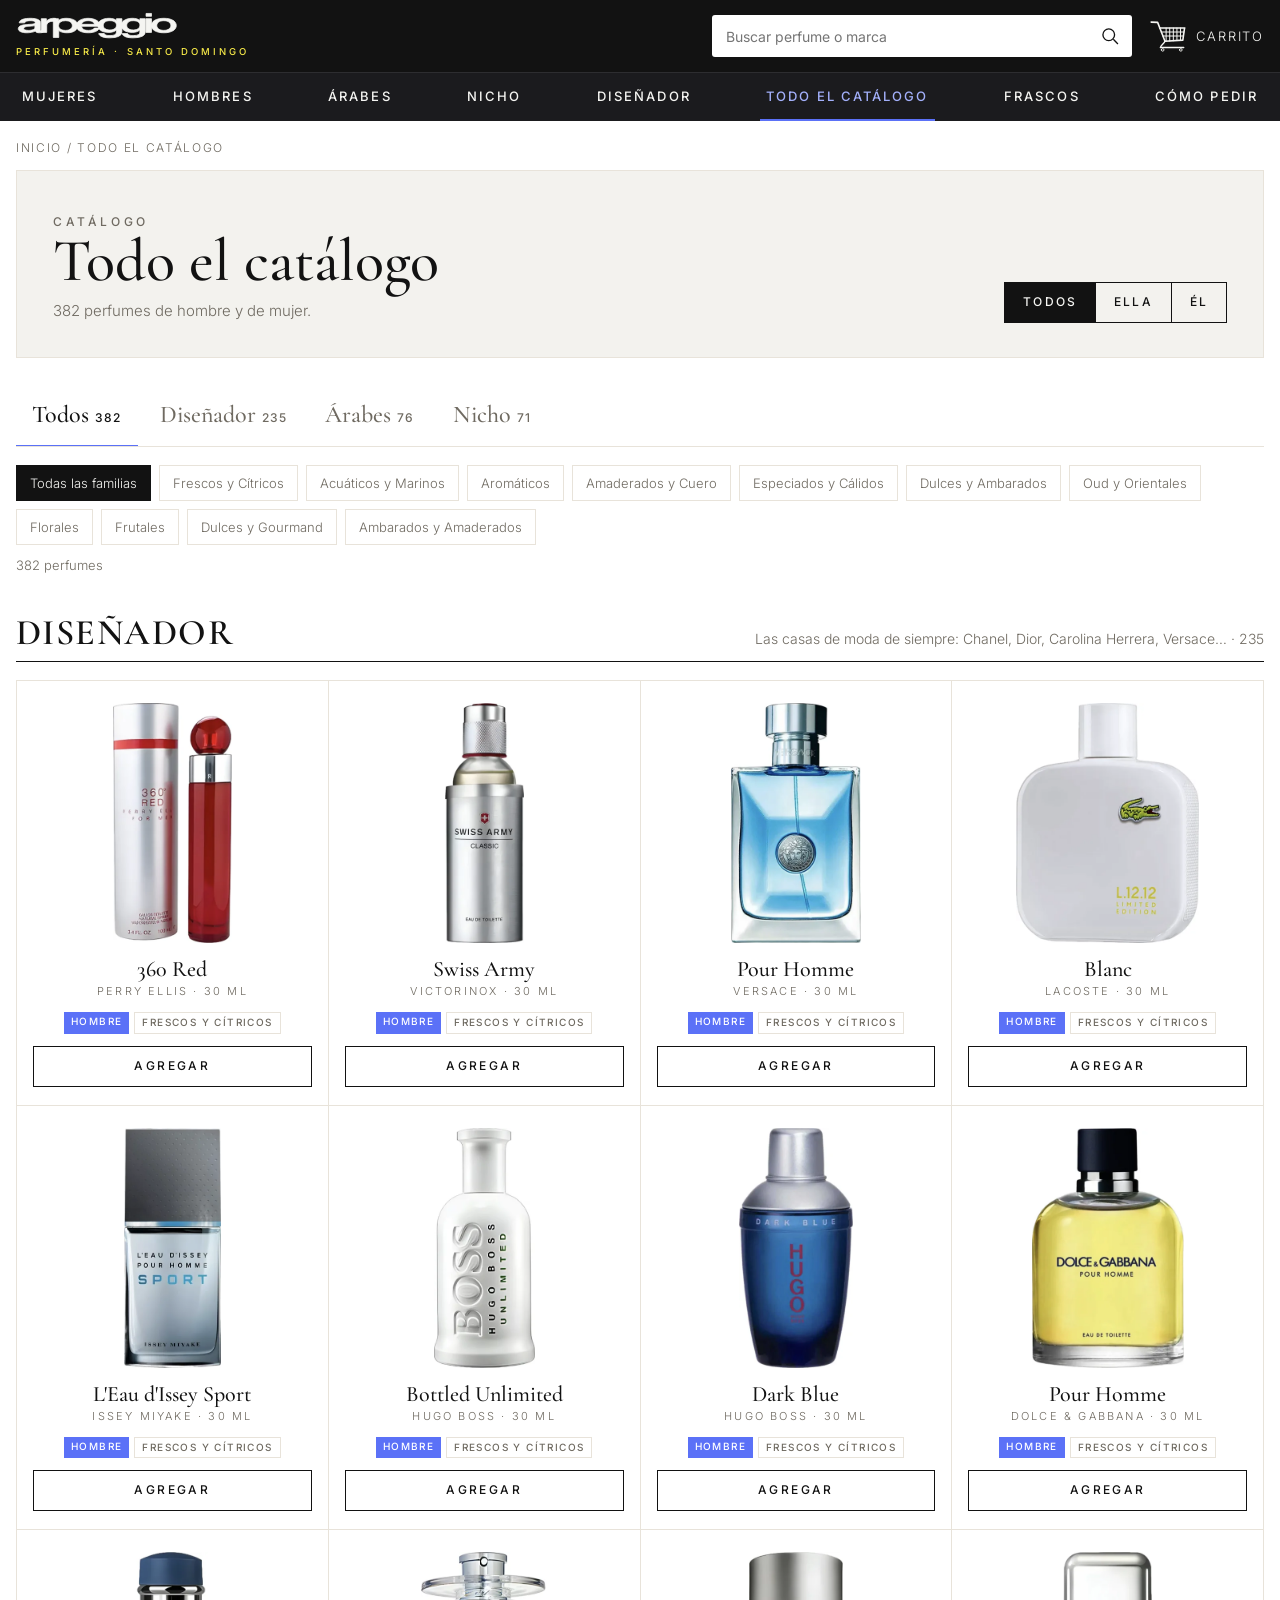
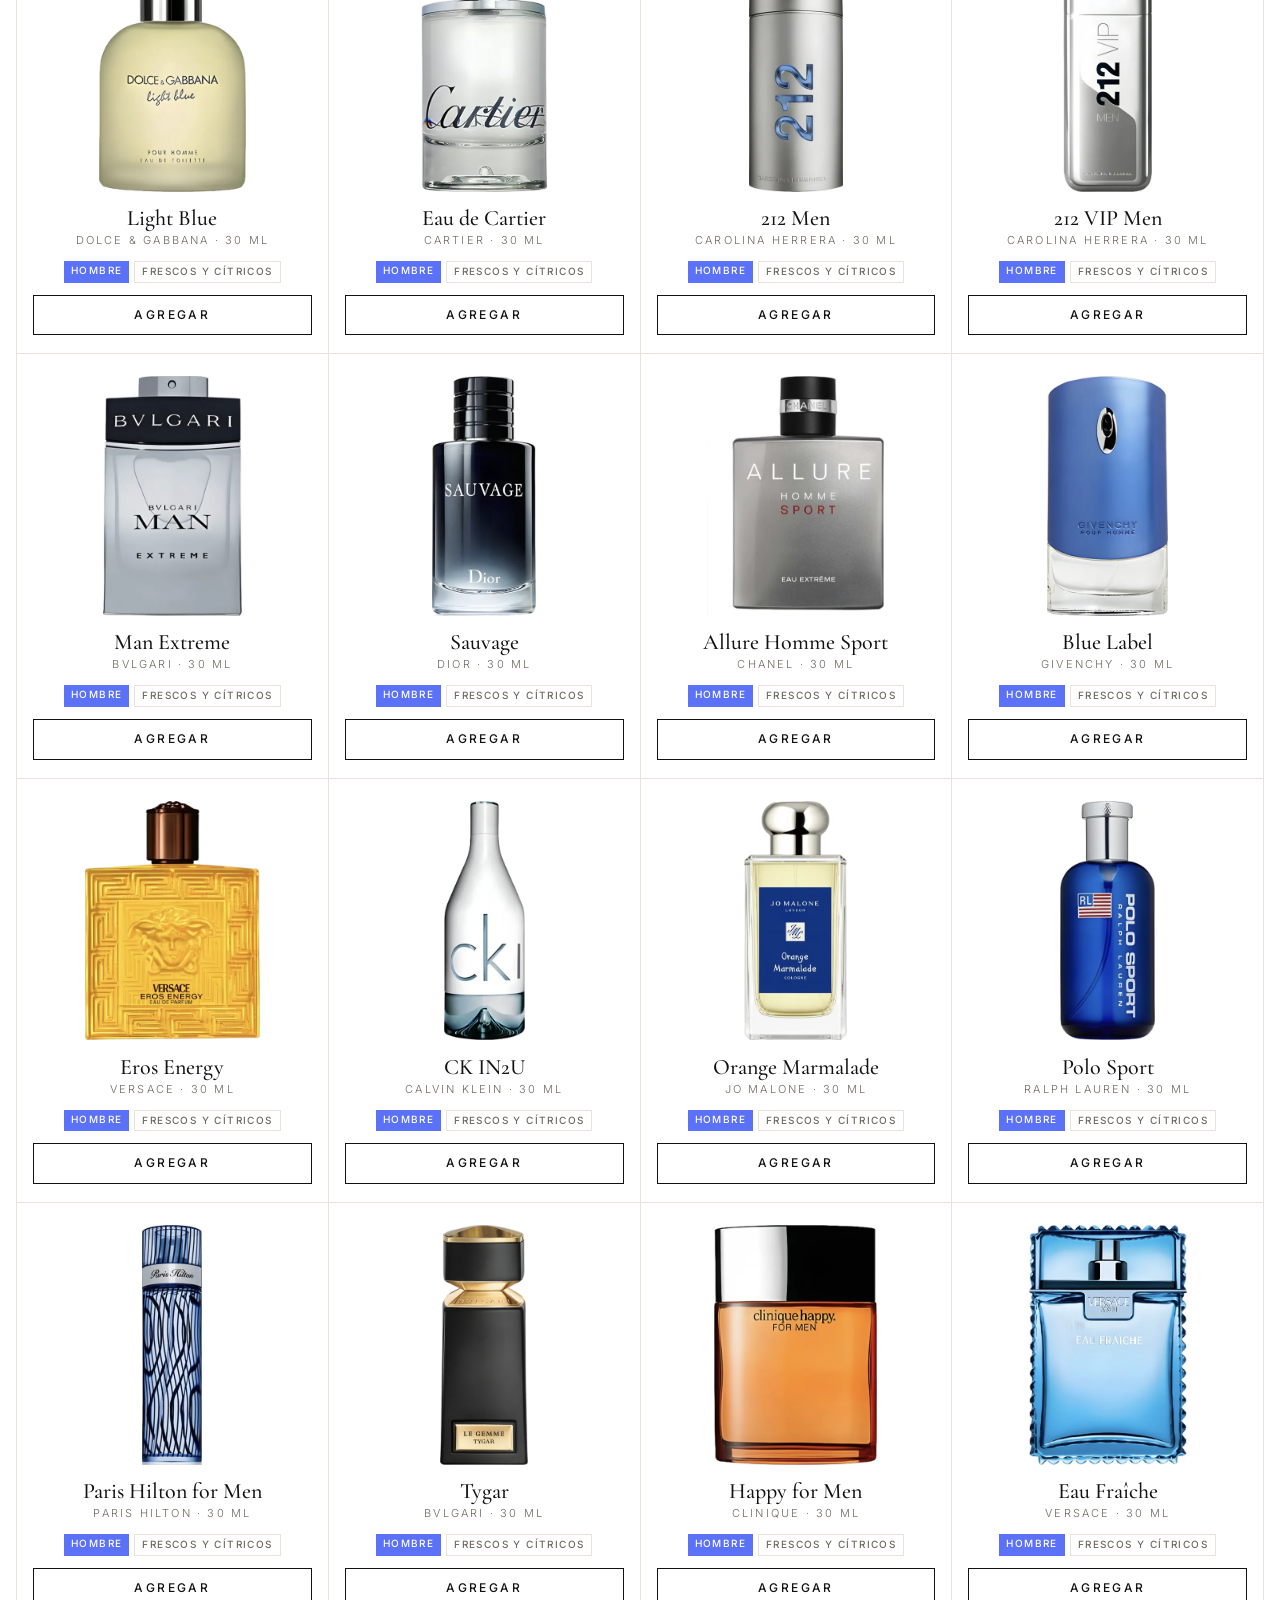
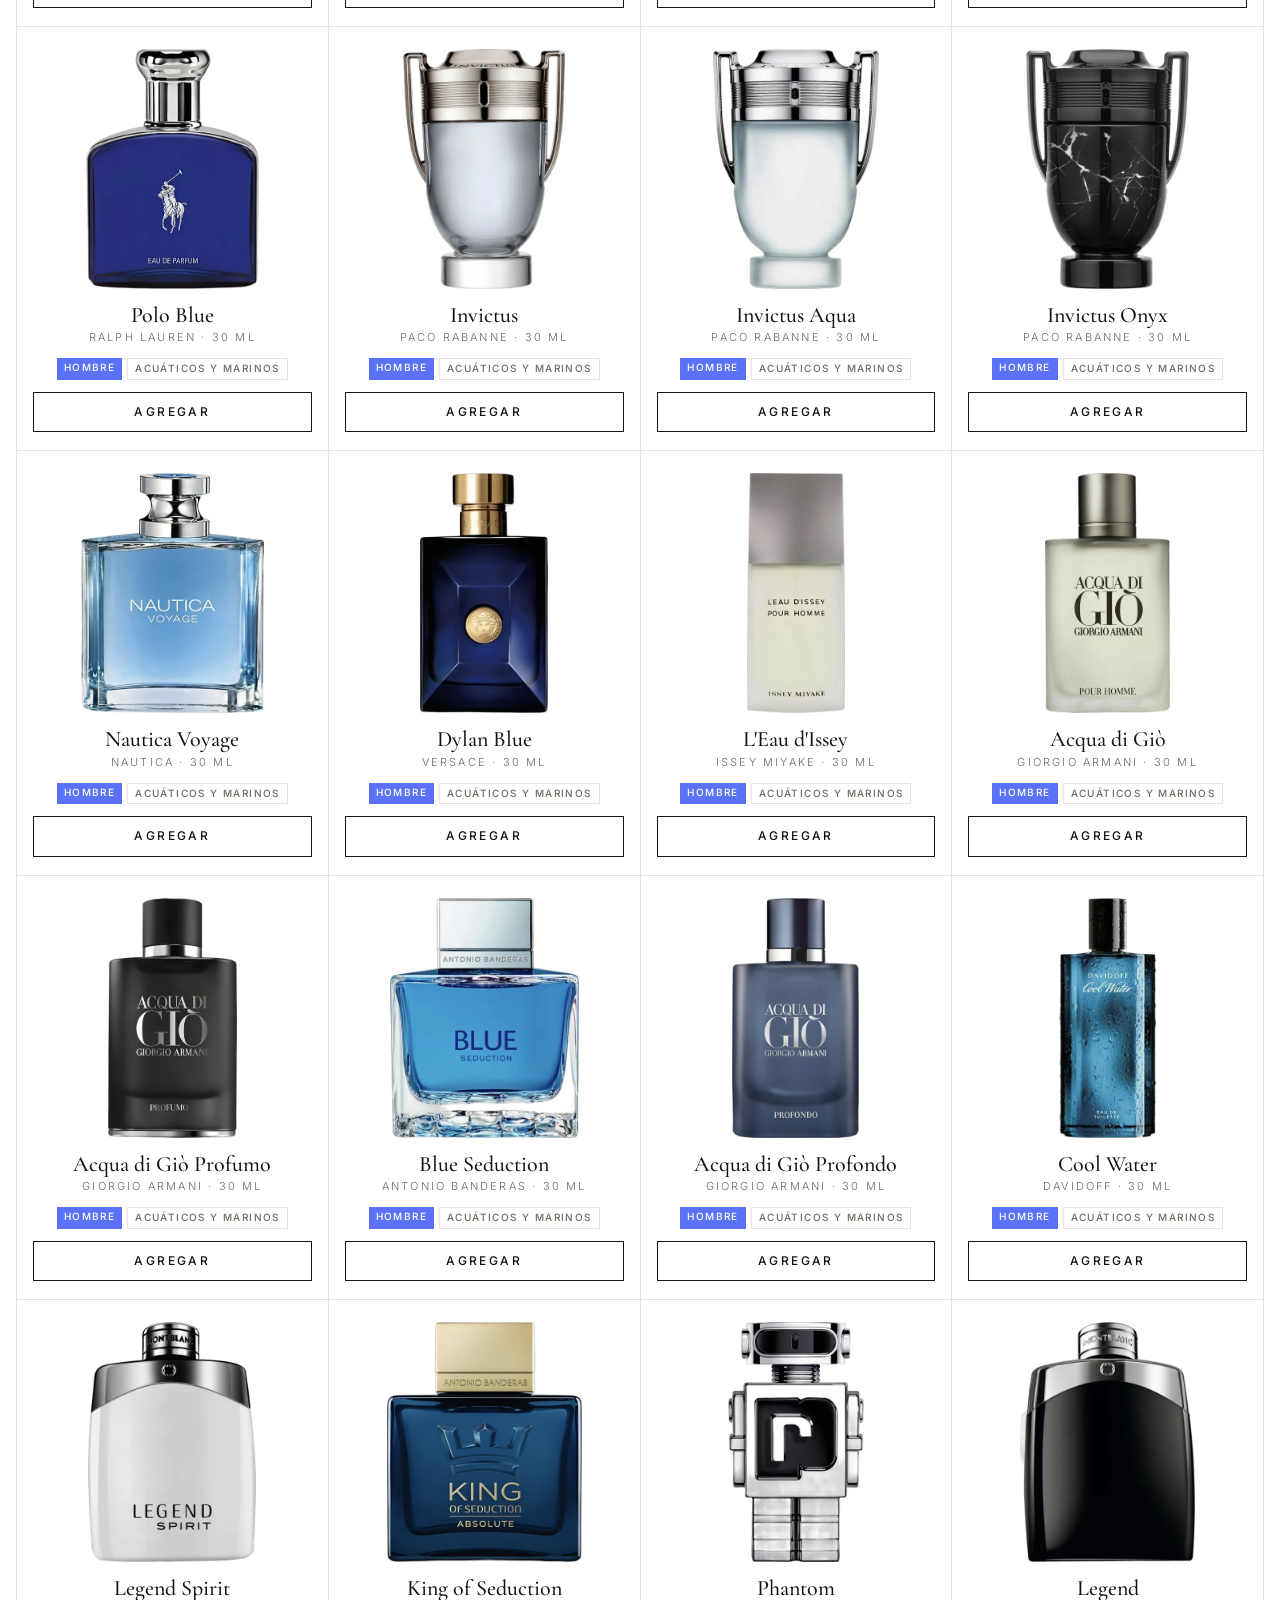
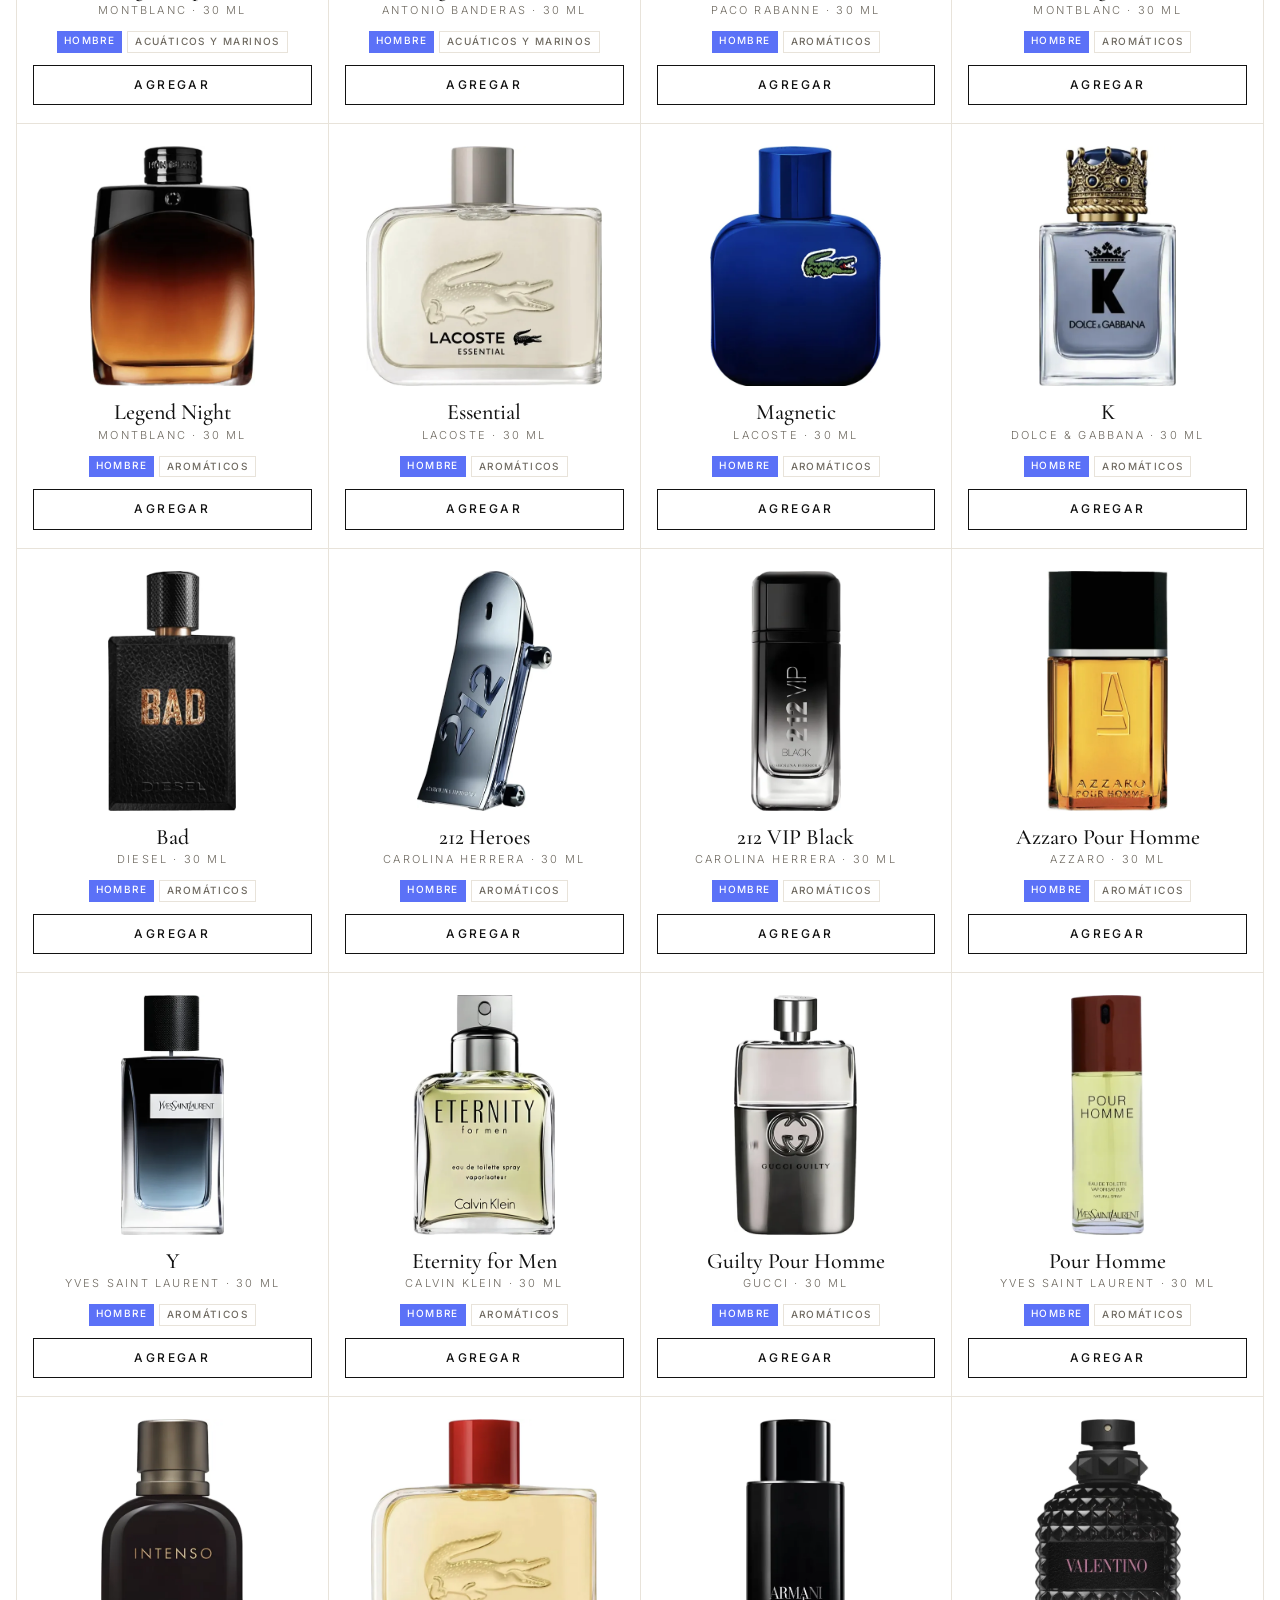
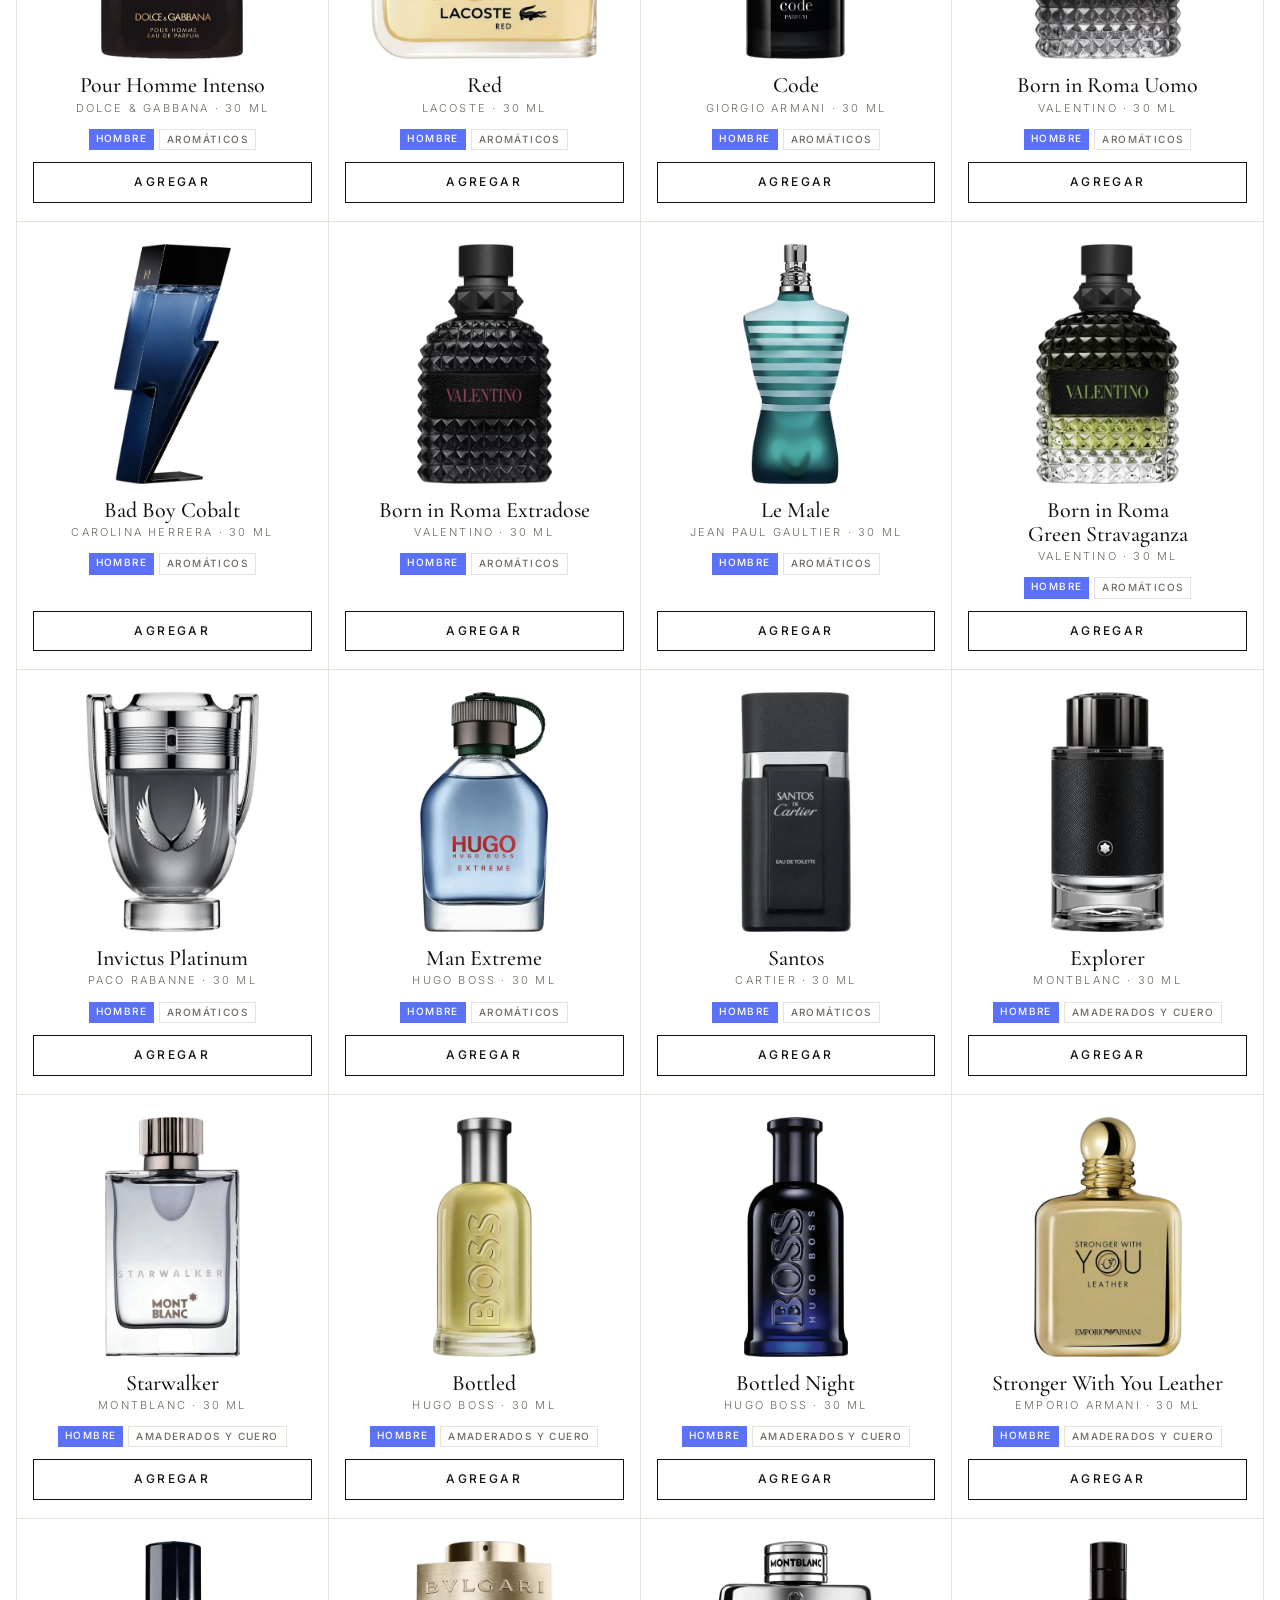
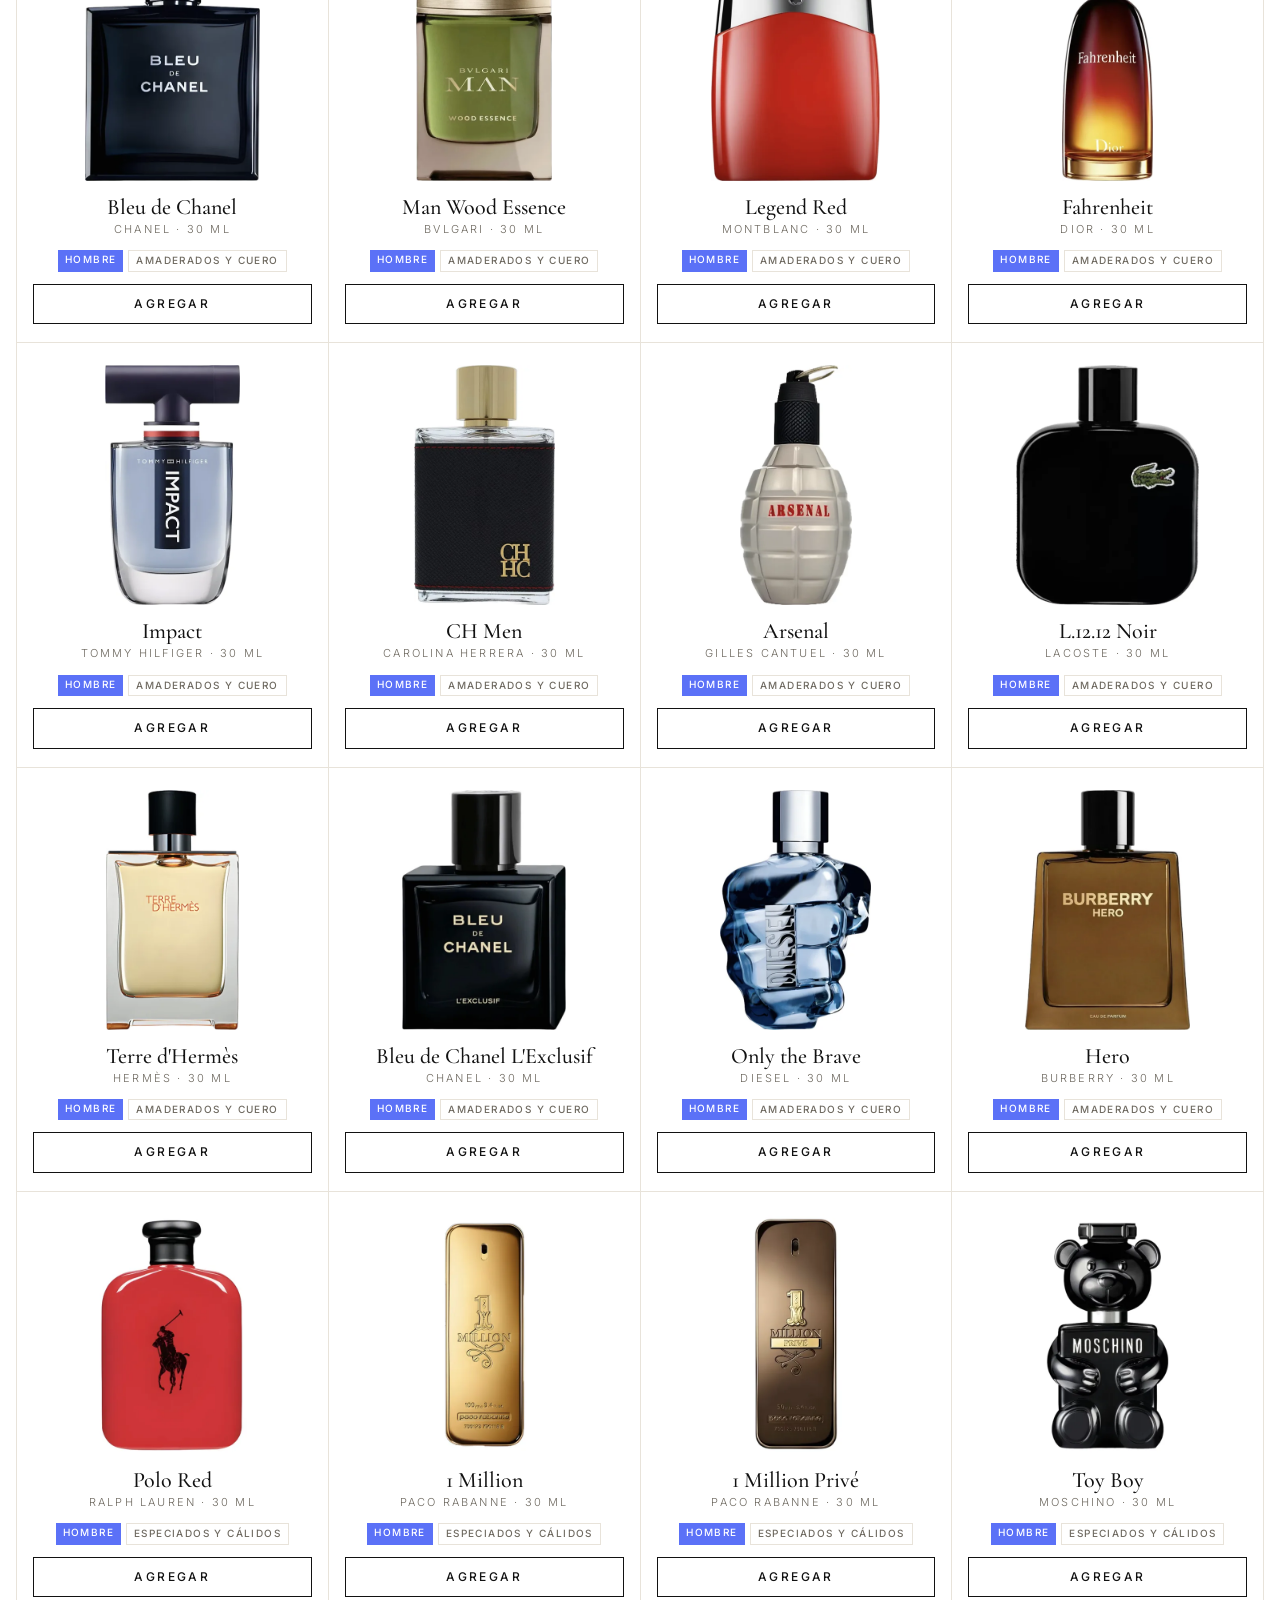
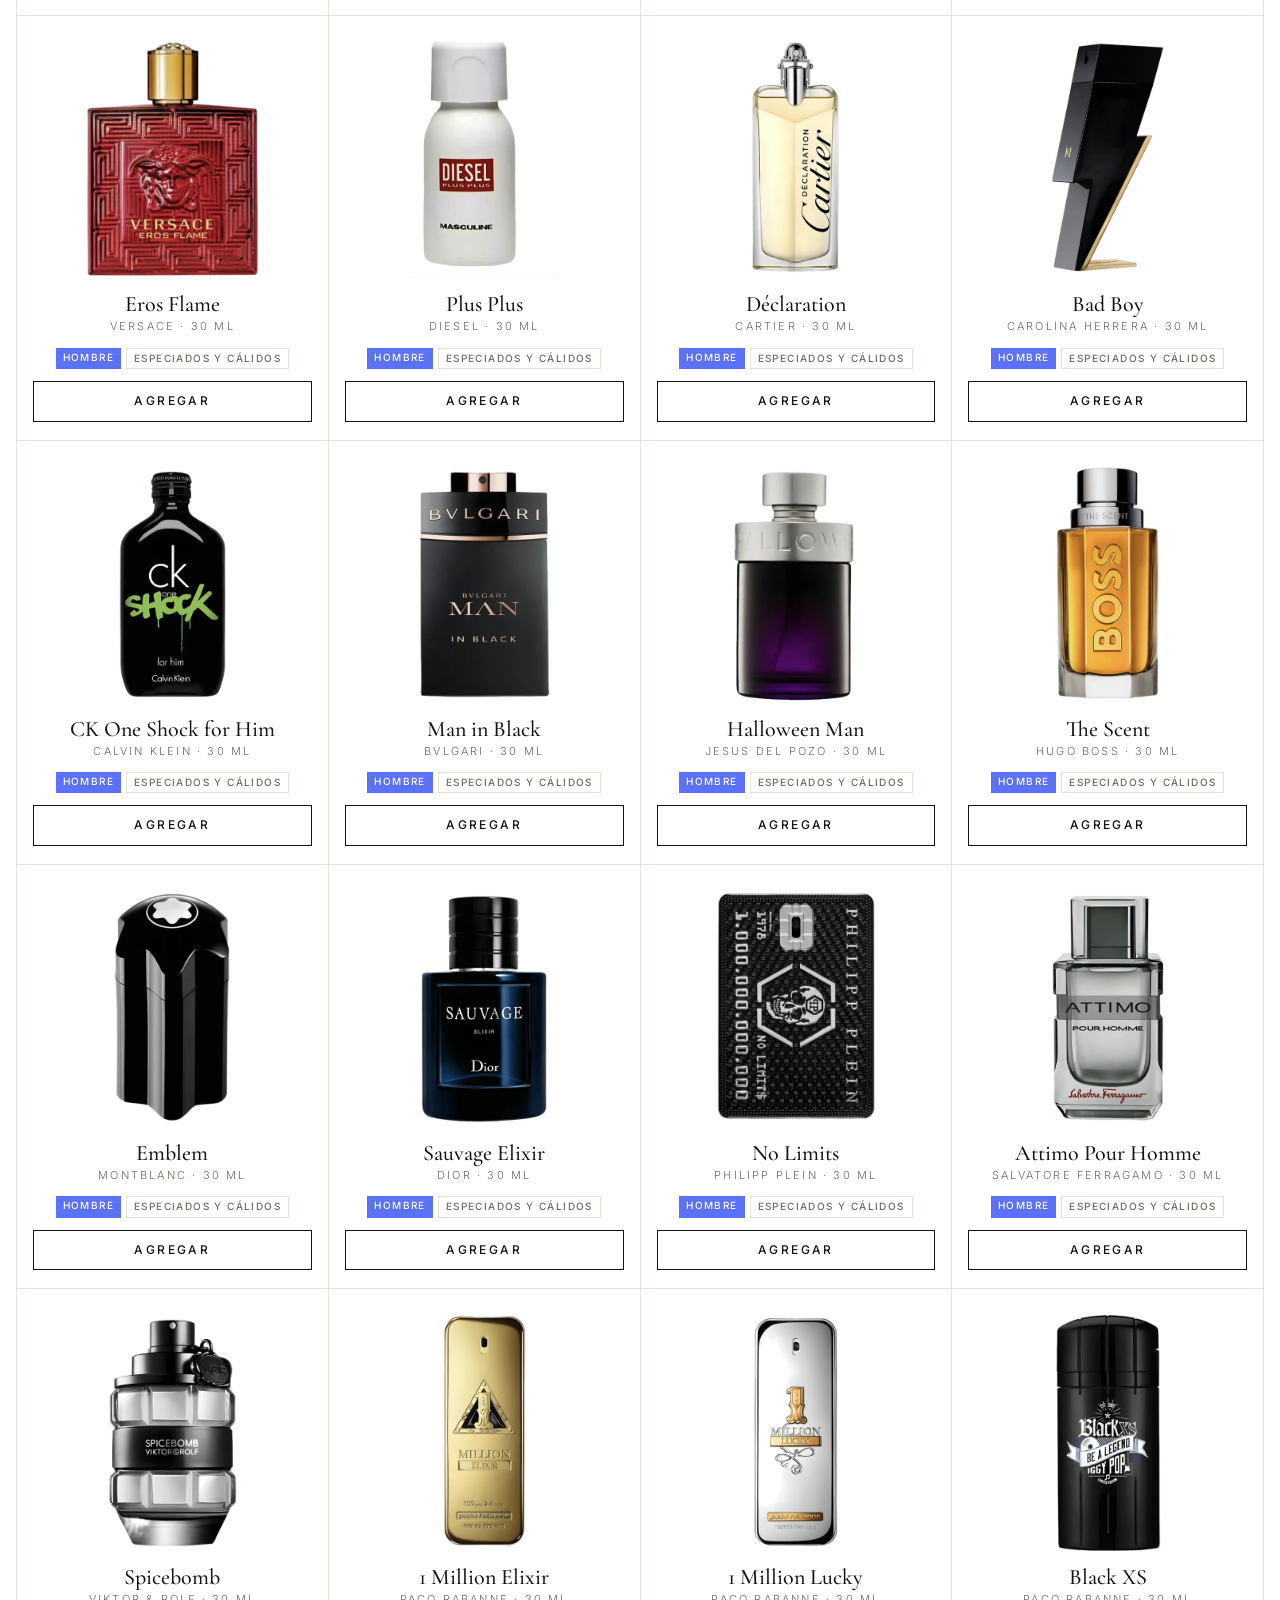
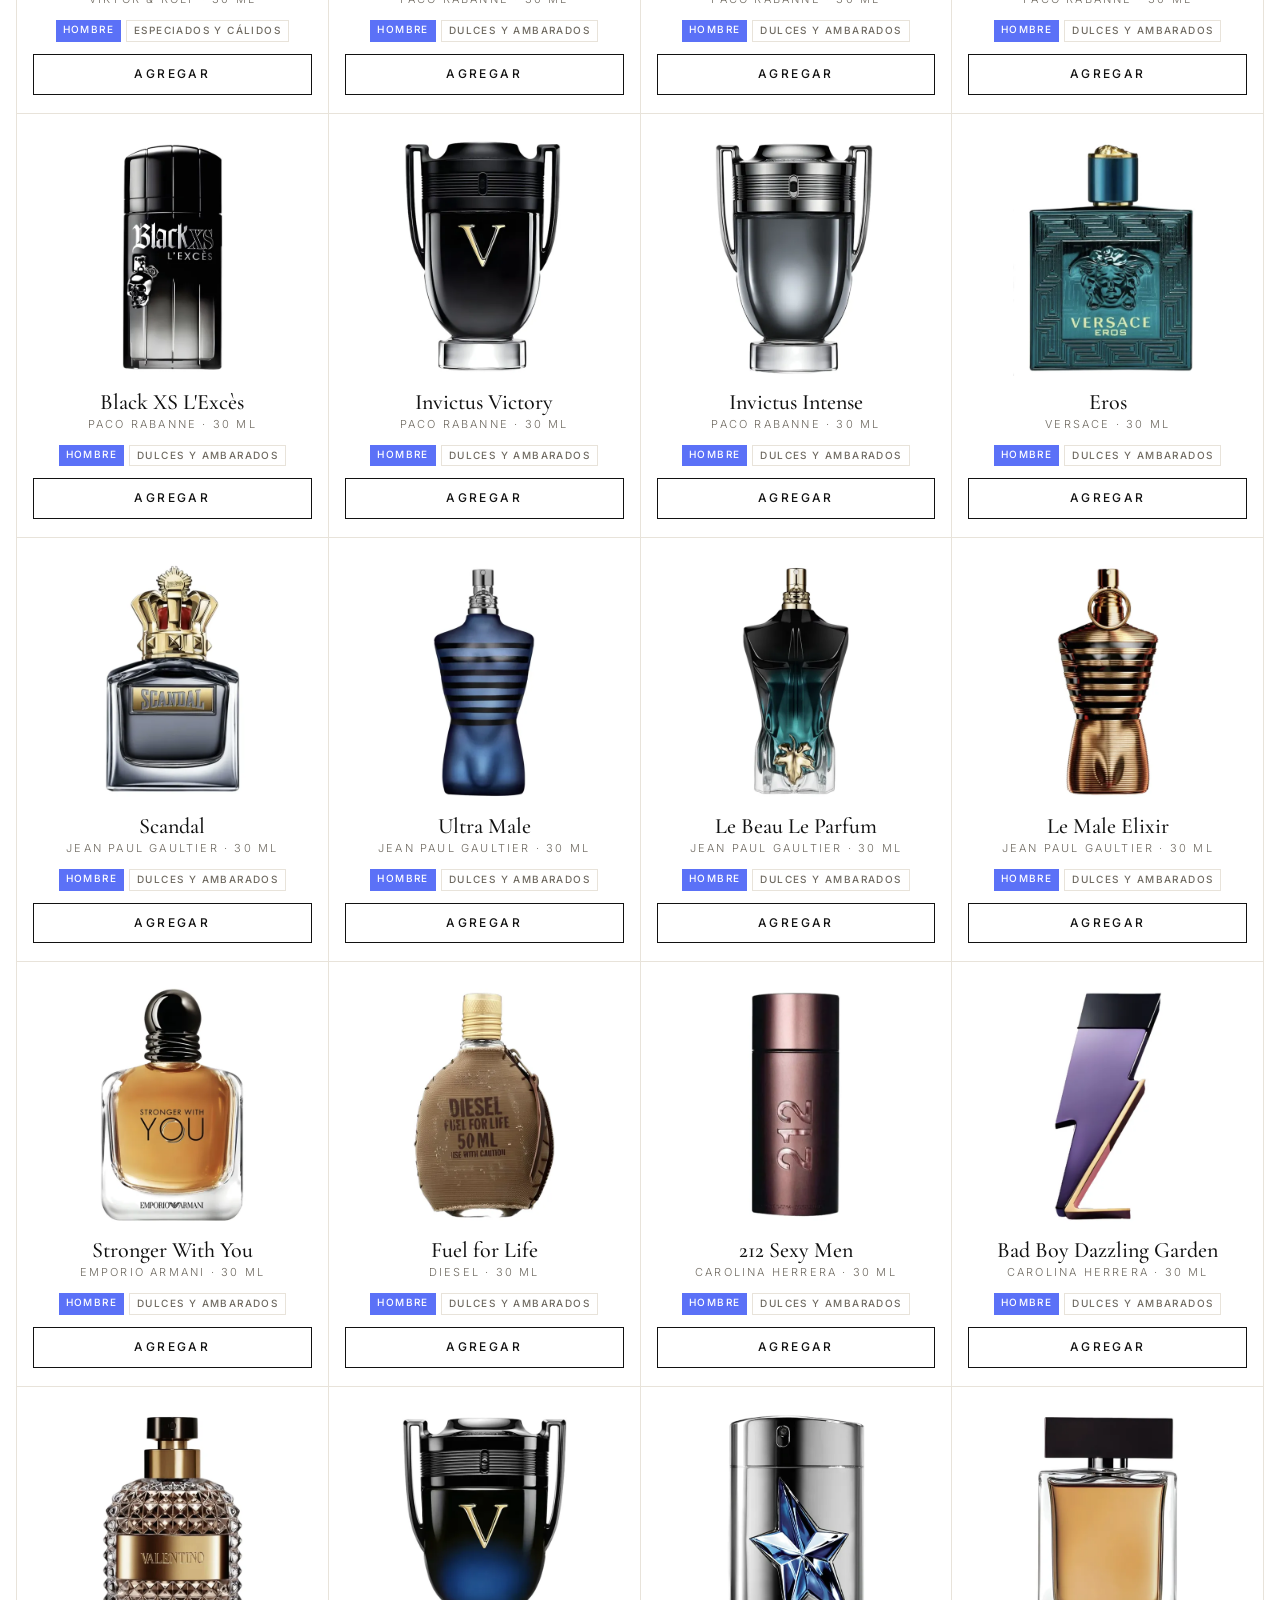
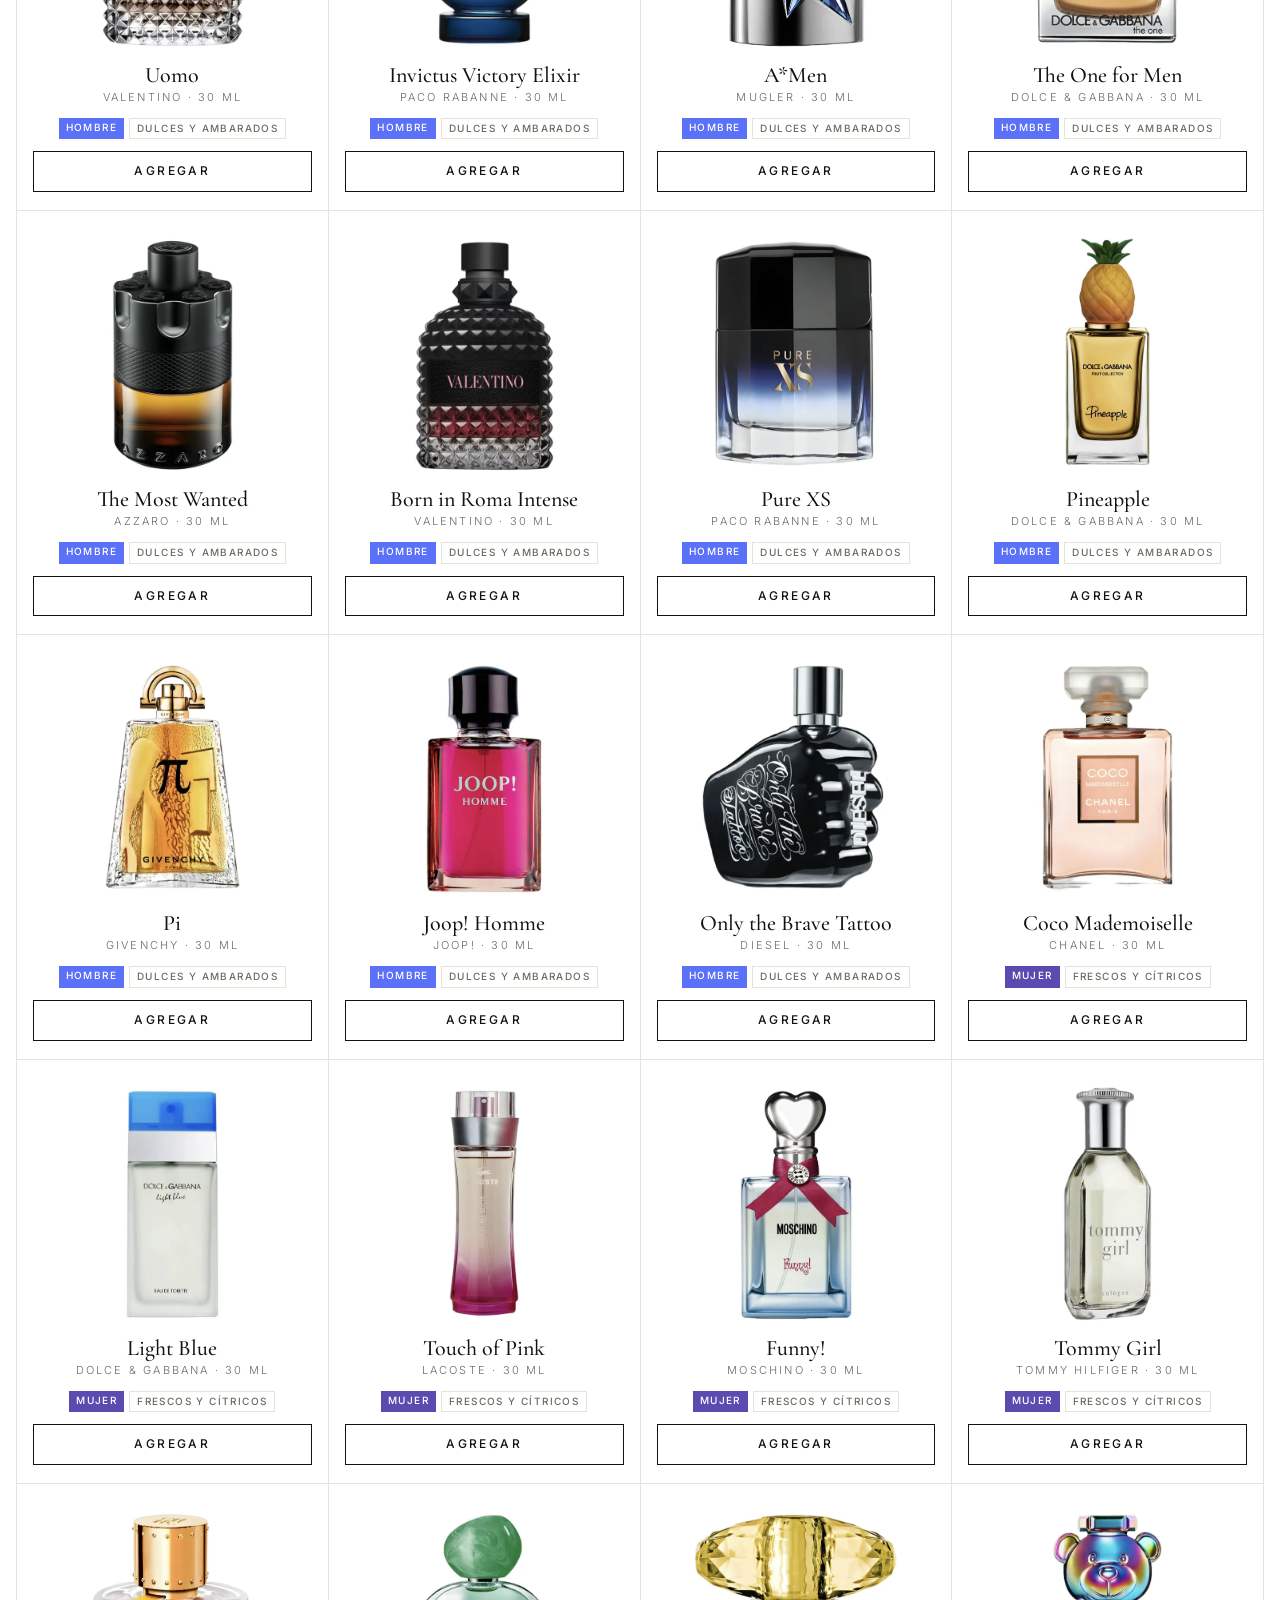
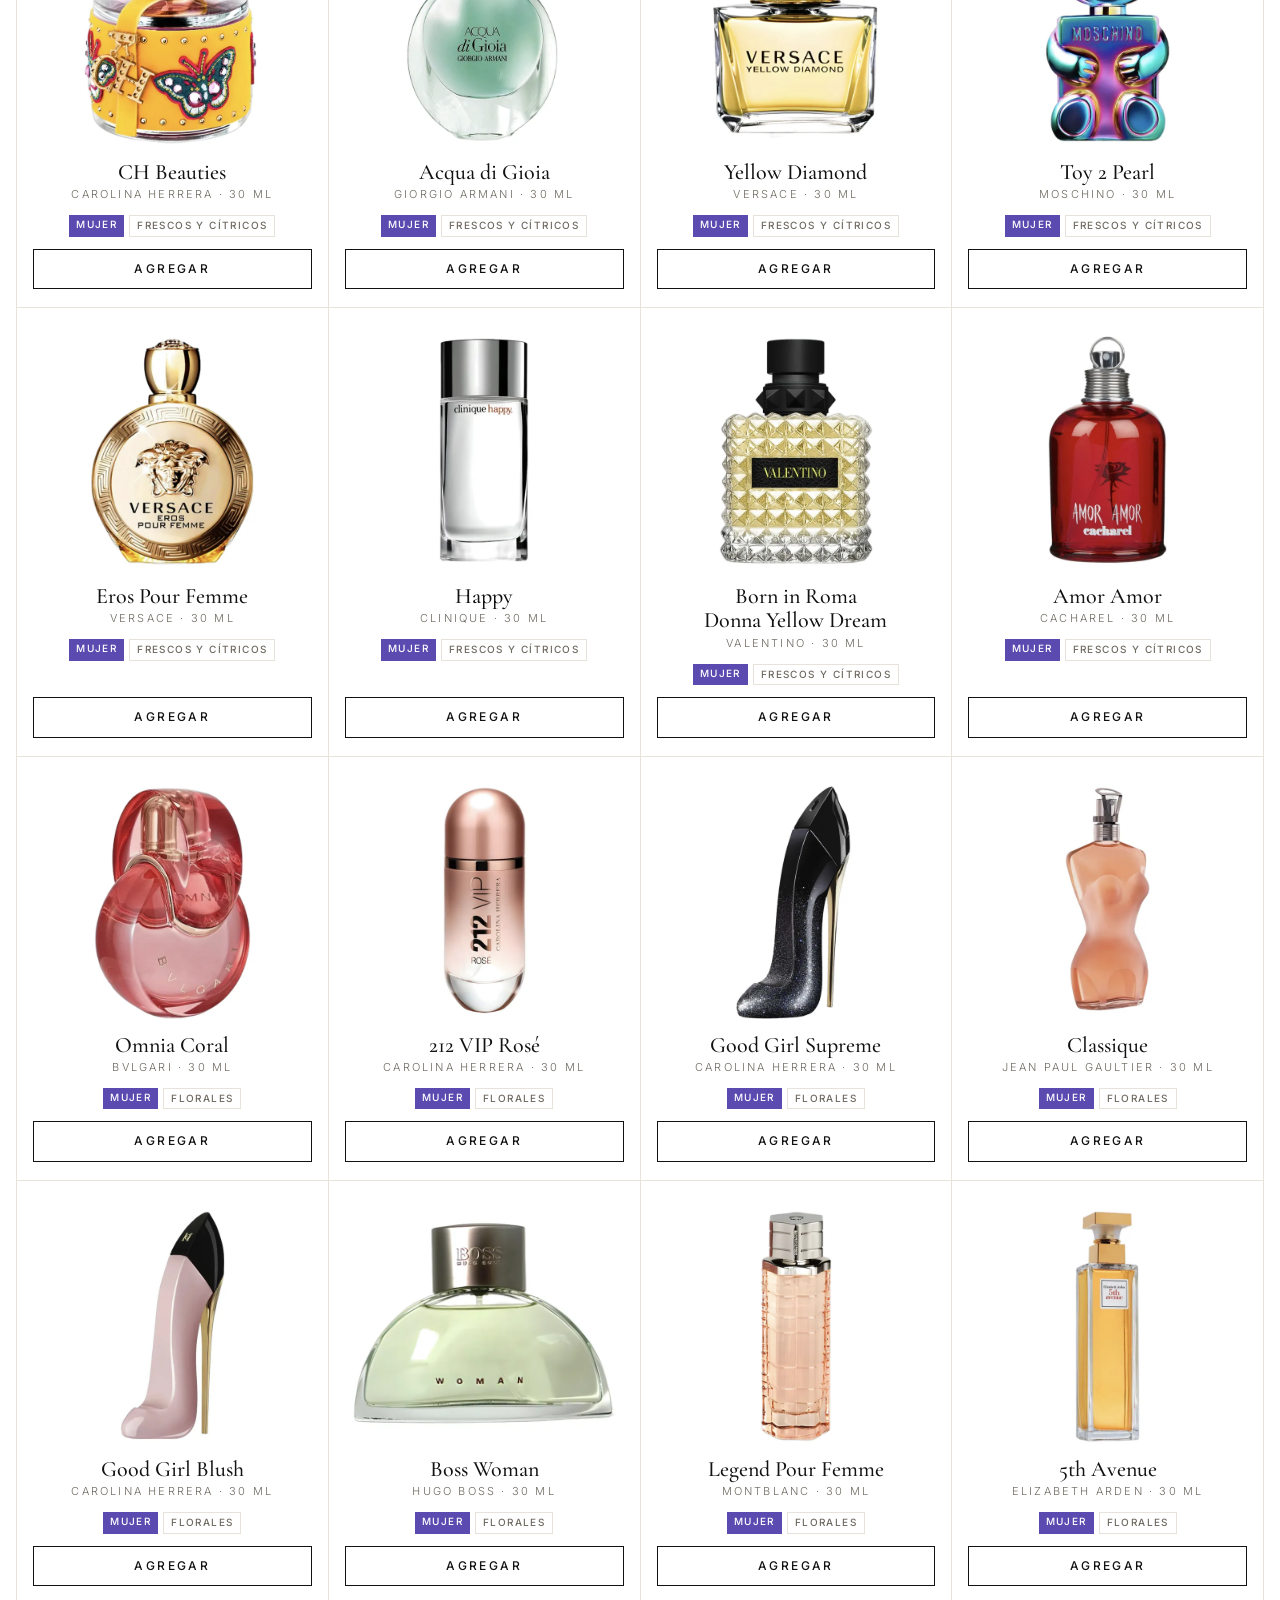
==== commit d2d6baf2: "Precios de lanzamiento (30 ml RD$800, 10 ml RD$400) con el regular tachado, tamaño 10/30 ml, total d" ====
--- a/catalogo.html
+++ b/catalogo.html
@@ -15,7 +15,7 @@
 <title>Catálogo · Arpeggio</title>
 <link rel="preconnect" href="https://fonts.googleapis.com">
 <link rel="stylesheet" href="https://fonts.googleapis.com/css2?family=Cormorant+Garamond:ital,wght@0,400;0,500;0,600;1,300;1,400&family=Inter:wght@300;400;500;600;900&display=swap">
-<link rel="stylesheet" href="estilo.css?v=38">
+<link rel="stylesheet" href="estilo.css?v=40">
 <style>
 .crumbs{font-size:12px;letter-spacing:.14em;text-transform:uppercase;color:var(--muted);margin:18px 0 12px}
 .crumbs a{text-decoration:none}.crumbs a:hover{color:var(--ink)}
@@ -79,7 +79,7 @@
 </main>
 
 <script src="datos.js?v=34"></script>
-<script src="comun.js?v=40"></script>
+<script src="comun.js?v=42"></script>
 <script>
 const qs=new URLSearchParams(location.search);
 const st={g:['M','H'].includes(qs.get('g'))?qs.get('g'):'T',s:SECCIONES.some(x=>x.id==qs.get('s'))?qs.get('s'):'',f:qs.get('f')||''};
--- a/estilo.css
+++ b/estilo.css
@@ -128,6 +128,23 @@
 .qty button{all:unset;cursor:pointer;width:30px;height:28px;text-align:center;font-size:17px;line-height:28px;color:var(--ink)}
 .qty button:hover{background:var(--ink);color:var(--on-ink)}
 .qty output{min-width:26px;text-align:center;font-size:14px;font-variant-numeric:tabular-nums}
+.linea{display:flex;align-items:center;gap:10px;margin-top:7px;flex-wrap:wrap}
+.linea .qty{margin-top:0}.linea>div{flex:none}
+.lp{font-style:normal;font-size:14px;margin-left:auto;font-variant-numeric:tabular-nums}
+.tamano{display:flex;width:max-content}
+.tamano button{all:unset;cursor:pointer;border:1px solid var(--line);padding:6px 14px;font-size:12px;letter-spacing:.14em;text-transform:uppercase;color:var(--muted)}
+.tamano button+button{border-left:0}
+.tamano button:hover{color:var(--ink)}
+.tamano button.on{background:var(--ink);border-color:var(--ink);color:var(--on-ink)}
+.tamano.mini button{padding:5px 8px;font-size:10px;letter-spacing:.1em}
+.precio{font-variant-numeric:lining-nums}
+.regular{color:var(--muted);font-size:.6em;margin-left:4px}
+.lanz{font-size:11px;letter-spacing:.2em;text-transform:uppercase;color:var(--accent)}
+#dcount{font-family:var(--body);font-size:12px;letter-spacing:.2em;text-transform:uppercase;color:var(--muted);font-weight:400;margin-left:8px;white-space:nowrap}
+.total{display:flex;justify-content:space-between;align-items:baseline}
+.total span{font-size:12px;letter-spacing:.2em;text-transform:uppercase;color:var(--muted)}
+.total b{font-family:var(--display);font-size:28px;font-weight:500}
+.imp{margin:-8px 0 0;text-align:right;font-size:11px;color:var(--muted)}
 .rm{all:unset;cursor:pointer;font-size:12px;color:var(--muted);text-decoration:underline}
 .dfoot{border-top:1px solid var(--line);padding-top:14px;display:flex;flex-direction:column;gap:10px}
 .dfoot .wa-btn{justify-content:center}
@@ -156,3 +173,4 @@
   .perks .wrap{grid-template-columns:1fr}
   .fcols{grid-template-columns:1fr}
 }
+.nw{white-space:nowrap}
